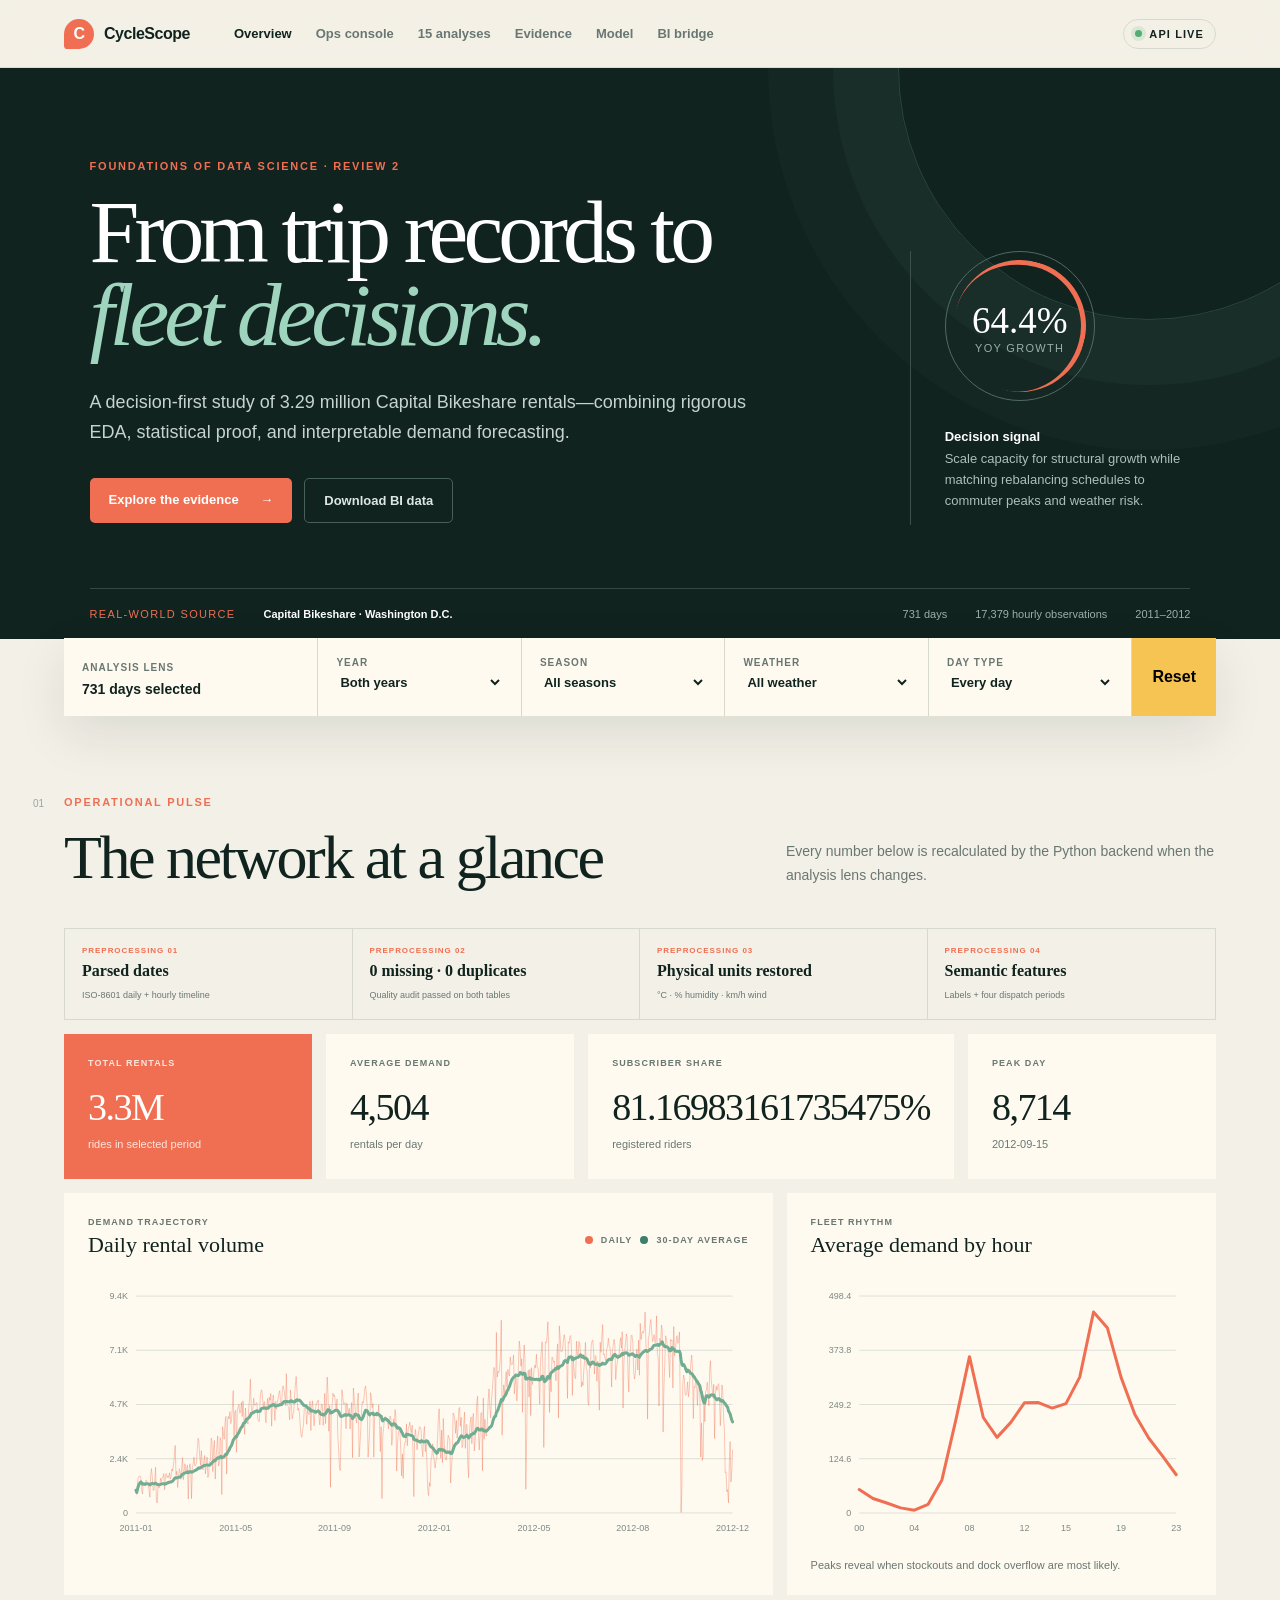
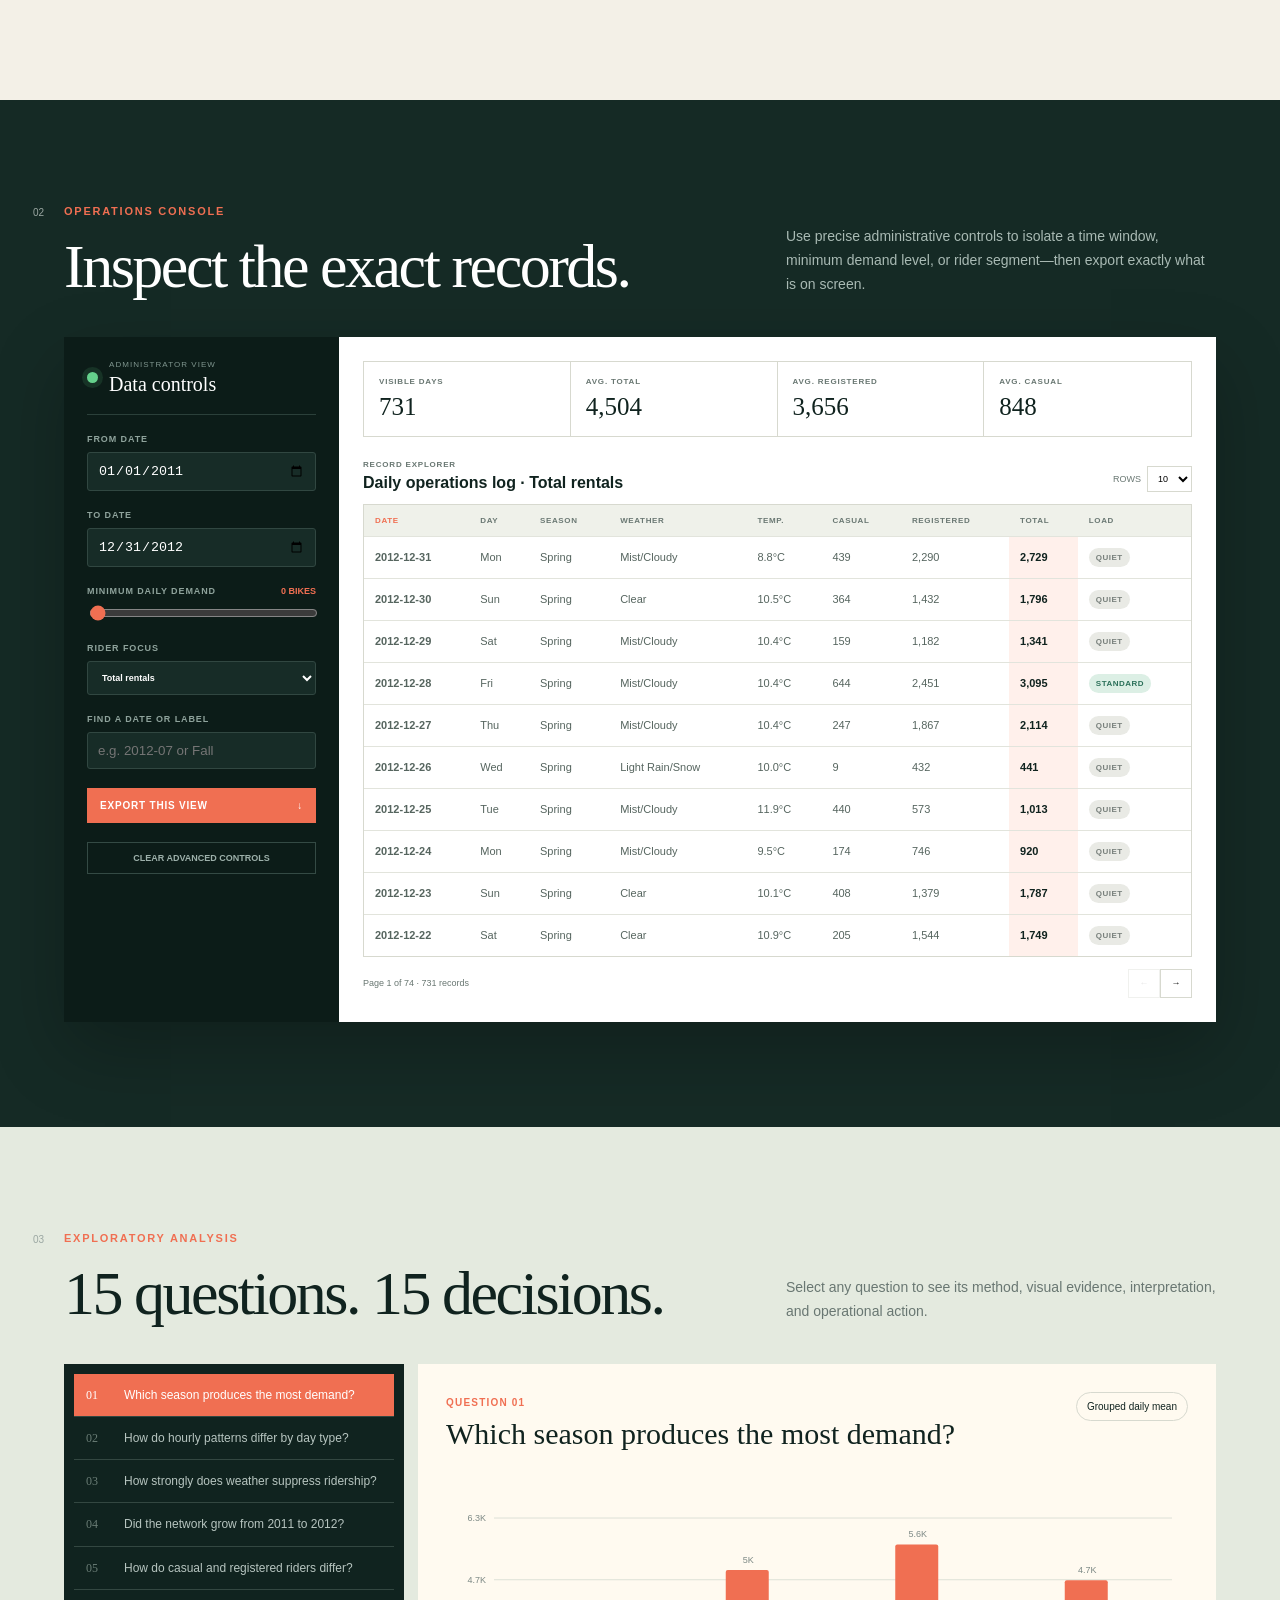
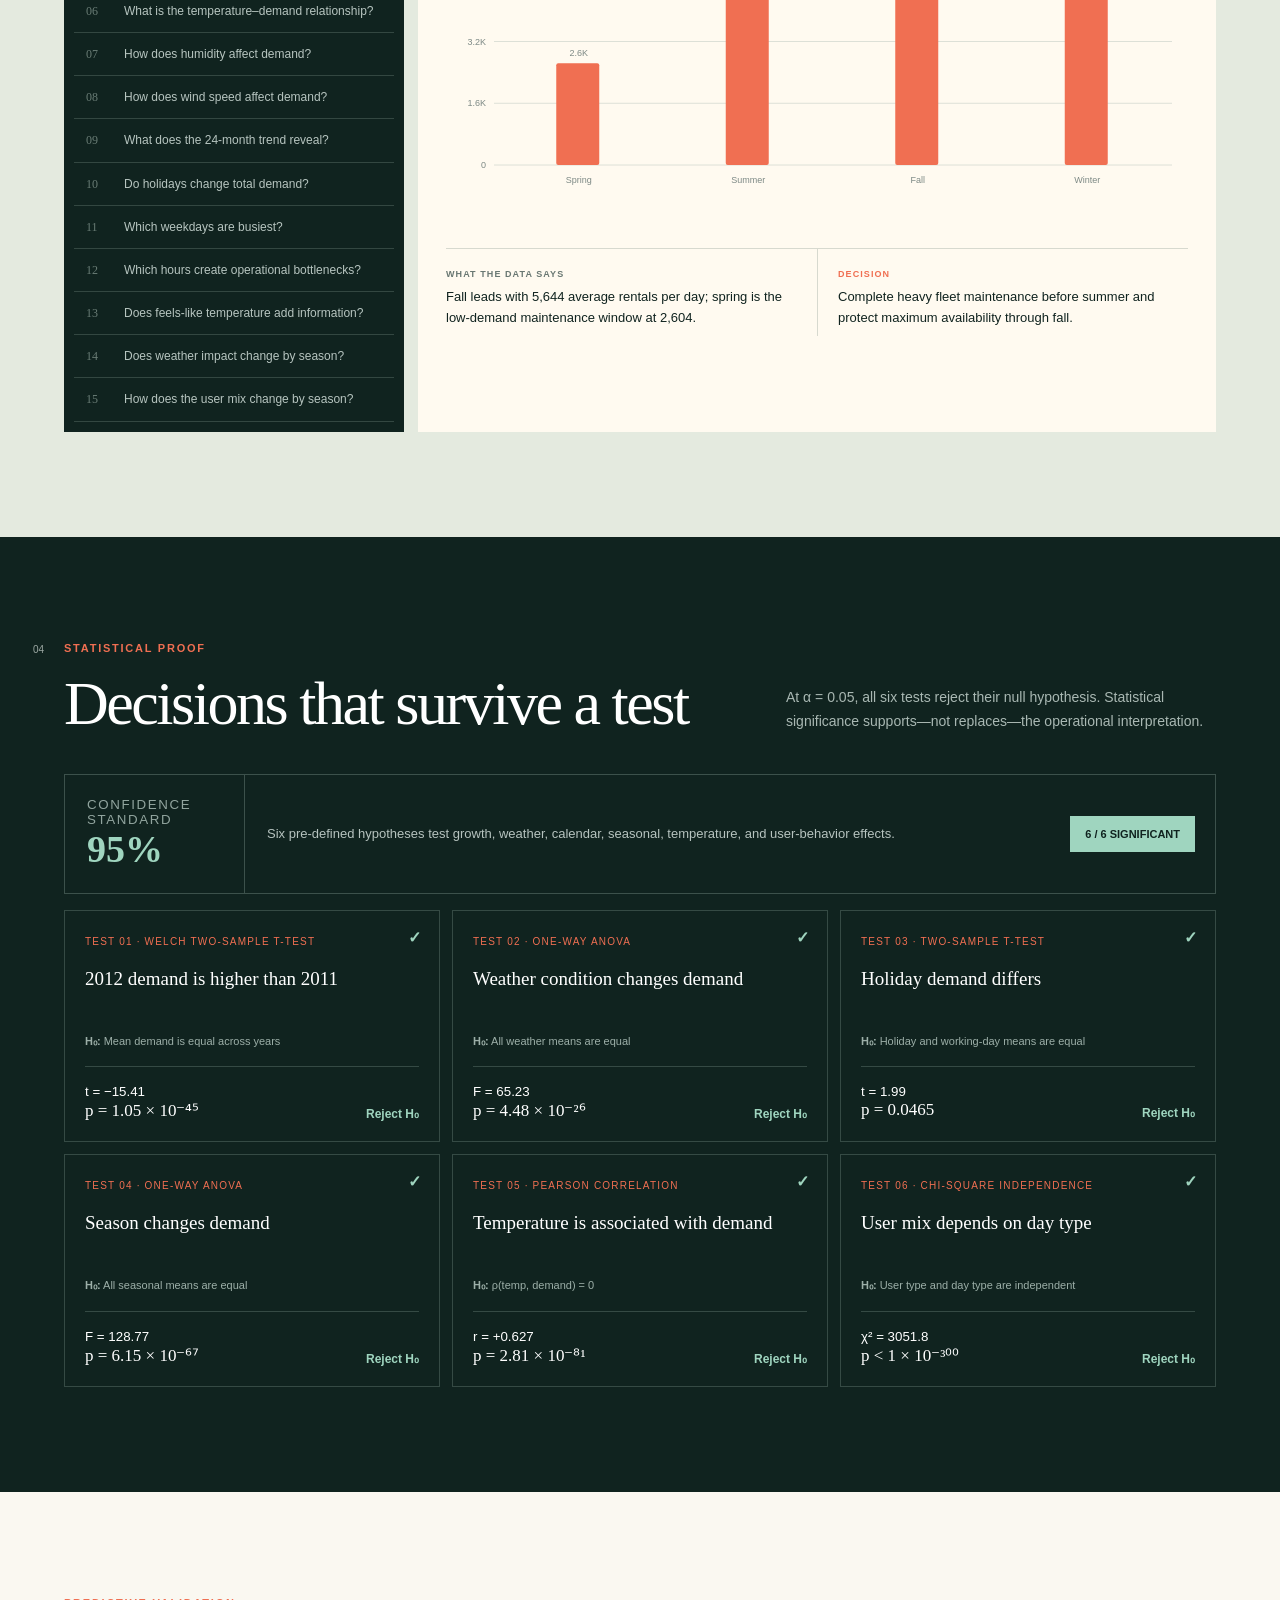
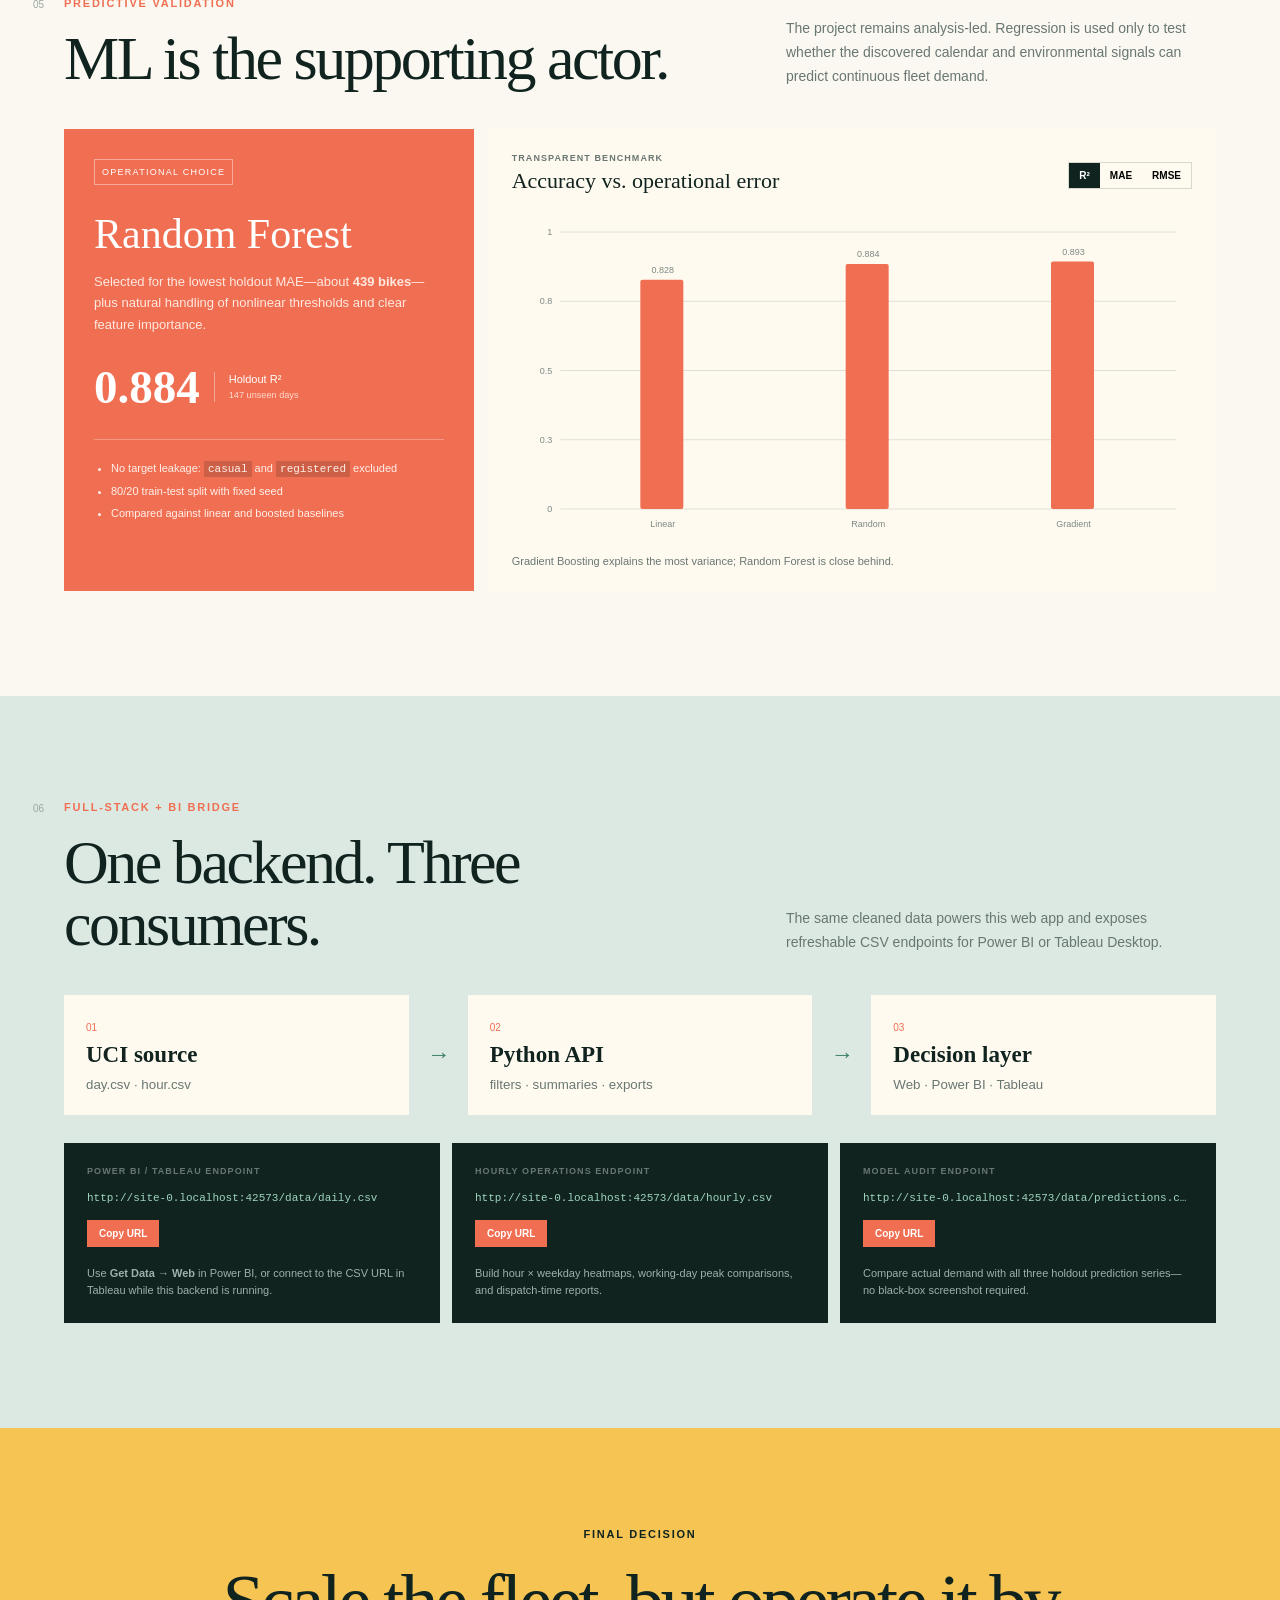
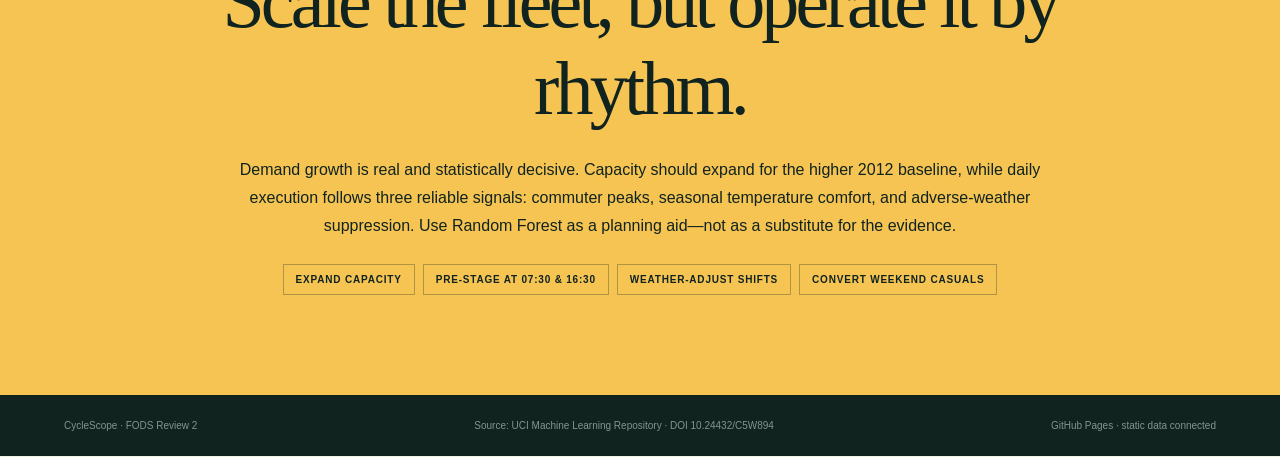
==== index.html @ 831d7f20 "Add interactive Review 2 analytics dashboard" ====
<!doctype html>
<html lang="en">
<head>
  <meta charset="utf-8">
  <meta name="deployment-mode" content="static">
  <meta name="viewport" content="width=device-width, initial-scale=1">
  <meta name="description" content="Interactive Capital Bikeshare demand case study with EDA, hypothesis tests, ML validation, and BI exports.">
  <title>CycleScope — Bike Demand Intelligence</title>
  <link rel="stylesheet" href="/styles.css">
</head>
<body>
  <header class="topbar">
    <a class="brand" href="#overview" aria-label="CycleScope home"><span class="brand-mark">C</span><span>CycleScope</span></a>
    <nav aria-label="Main navigation">
      <a class="active" href="#overview">Overview</a><a href="#admin">Ops console</a><a href="#analysis">15 analyses</a><a href="#evidence">Evidence</a><a href="#model">Model</a><a href="#bi">BI bridge</a>
    </nav>
    <span class="live-pill"><i></i> API live</span>
  </header>

  <main>
    <section class="hero" id="overview">
      <div class="eyebrow">Foundations of Data Science · Review 2</div>
      <div class="hero-grid">
        <div>
          <h1>From trip records to <em>fleet decisions.</em></h1>
          <p class="lede">A decision-first study of 3.29 million Capital Bikeshare rentals—combining rigorous EDA, statistical proof, and interpretable demand forecasting.</p>
          <div class="hero-actions"><a class="button primary" href="#analysis">Explore the evidence <span>→</span></a><a class="button ghost" id="download-bi" href="/api/bi/daily.csv">Download BI data</a></div>
        </div>
        <div class="hero-proof">
          <div class="proof-ring"><span>64.4%</span><small>YoY growth</small></div>
          <p><b>Decision signal</b><br>Scale capacity for structural growth while matching rebalancing schedules to commuter peaks and weather risk.</p>
        </div>
      </div>
      <div class="source-strip"><span>Real-world source</span><b>Capital Bikeshare · Washington D.C.</b><span>731 days</span><span>17,379 hourly observations</span><span>2011–2012</span></div>
    </section>

    <section class="filter-dock" aria-label="Dashboard filters">
      <div><span class="dock-label">Analysis lens</span><b id="filter-status">All 731 days</b></div>
      <label>Year<select id="year-filter"><option value="all">Both years</option><option>2011</option><option>2012</option></select></label>
      <label>Season<select id="season-filter"><option value="all">All seasons</option><option>Spring</option><option>Summer</option><option>Fall</option><option>Winter</option></select></label>
      <label>Weather<select id="weather-filter"><option value="all">All weather</option><option>Clear</option><option>Mist/Cloudy</option><option>Light Rain/Snow</option></select></label>
      <label>Day type<select id="day-filter"><option value="all">Every day</option><option value="working">Working days</option><option value="off">Weekend / holiday</option></select></label>
      <button class="reset" id="reset-filters">Reset</button>
    </section>

    <section class="section overview-section">
      <div class="section-heading"><div><span class="section-no">01</span><p class="eyebrow">Operational pulse</p><h2>The network at a glance</h2></div><p>Every number below is recalculated by the Python backend when the analysis lens changes.</p></div>
      <div class="quality-strip" aria-label="Preprocessing and data quality">
        <div><span>Preprocessing 01</span><b>Parsed dates</b><small>ISO-8601 daily + hourly timeline</small></div>
        <div><span>Preprocessing 02</span><b>0 missing · 0 duplicates</b><small>Quality audit passed on both tables</small></div>
        <div><span>Preprocessing 03</span><b>Physical units restored</b><small>°C · % humidity · km/h wind</small></div>
        <div><span>Preprocessing 04</span><b>Semantic features</b><small>Labels + four dispatch periods</small></div>
      </div>
      <div class="kpi-grid">
        <article class="kpi accent"><span>Total rentals</span><strong id="kpi-total">—</strong><small>rides in selected period</small></article>
        <article class="kpi"><span>Average demand</span><strong id="kpi-average">—</strong><small>rentals per day</small></article>
        <article class="kpi"><span>Subscriber share</span><strong id="kpi-share">—</strong><small>registered riders</small></article>
        <article class="kpi"><span>Peak day</span><strong id="kpi-peak">—</strong><small id="kpi-peak-date">highest observed volume</small></article>
      </div>
      <div class="chart-grid">
        <article class="panel wide"><div class="panel-head"><div><span>Demand trajectory</span><h3>Daily rental volume</h3></div><span class="legend"><i class="coral"></i> Daily <i class="mint"></i> 30-day average</span></div><div class="chart" id="trend-chart"></div></article>
        <article class="panel"><div class="panel-head"><div><span>Fleet rhythm</span><h3>Average demand by hour</h3></div></div><div class="chart" id="hour-chart"></div><p class="chart-note">Peaks reveal when stockouts and dock overflow are most likely.</p></article>
      </div>
    </section>

    <section class="section admin-section" id="admin">
      <div class="section-heading"><div><span class="section-no">02</span><p class="eyebrow">Operations console</p><h2>Inspect the exact records.</h2></div><p>Use precise administrative controls to isolate a time window, minimum demand level, or rider segment—then export exactly what is on screen.</p></div>
      <div class="admin-shell">
        <aside class="admin-controls">
          <div class="console-title"><span class="console-dot"></span><div><small>Administrator view</small><b>Data controls</b></div></div>
          <label>From date<input type="date" id="date-from" min="2011-01-01" max="2012-12-31" value="2011-01-01"></label>
          <label>To date<input type="date" id="date-to" min="2011-01-01" max="2012-12-31" value="2012-12-31"></label>
          <label>Minimum daily demand <output id="demand-output">0 bikes</output><input type="range" id="demand-min" min="0" max="8500" step="250" value="0"></label>
          <label>Rider focus<select id="rider-focus"><option value="cnt">Total rentals</option><option value="registered">Registered riders</option><option value="casual">Casual riders</option></select></label>
          <label>Find a date or label<input type="search" id="record-search" placeholder="e.g. 2012-07 or Fall"></label>
          <a class="admin-export" id="admin-export" href="/api/bi/daily.csv">Export this view <span>↓</span></a>
          <button class="clear-advanced" id="clear-advanced">Clear advanced controls</button>
        </aside>
        <div class="admin-data">
          <div class="admin-kpis">
            <div><span>Visible days</span><strong id="admin-days">—</strong></div>
            <div><span>Avg. total</span><strong id="admin-total">—</strong></div>
            <div><span>Avg. registered</span><strong id="admin-registered">—</strong></div>
            <div><span>Avg. casual</span><strong id="admin-casual">—</strong></div>
          </div>
          <div class="table-head"><div><span>Record explorer</span><b id="table-caption">Daily operations log</b></div><label>Rows<select id="page-size"><option>10</option><option>20</option><option>50</option></select></label></div>
          <div class="table-wrap"><table><thead><tr><th data-sort="dteday">Date</th><th data-sort="weekday_label">Day</th><th data-sort="season_label">Season</th><th data-sort="weather_label">Weather</th><th data-sort="temp_actual">Temp.</th><th data-sort="casual">Casual</th><th data-sort="registered">Registered</th><th data-sort="cnt">Total</th><th>Load</th></tr></thead><tbody id="records-body"></tbody></table></div>
          <div class="pagination"><span id="page-label">Page 1</span><div><button id="page-prev" aria-label="Previous page">←</button><button id="page-next" aria-label="Next page">→</button></div></div>
        </div>
      </div>
    </section>

    <section class="section analysis-section" id="analysis">
      <div class="section-heading"><div><span class="section-no">03</span><p class="eyebrow">Exploratory analysis</p><h2>15 questions. 15 decisions.</h2></div><p>Select any question to see its method, visual evidence, interpretation, and operational action.</p></div>
      <div class="analysis-workbench">
        <div class="question-list" id="question-list" role="tablist" aria-label="Analysis questions"></div>
        <article class="analysis-canvas">
          <div class="analysis-title"><div><span id="question-number">Question 01</span><h3 id="question-title">—</h3></div><span class="method-pill" id="question-method">Grouped mean</span></div>
          <div class="analysis-chart" id="analysis-chart"></div>
          <div class="interpretation-grid">
            <div><span>What the data says</span><p id="question-finding">—</p></div>
            <div class="decision"><span>Decision</span><p id="question-decision">—</p></div>
          </div>
        </article>
      </div>
    </section>

    <section class="section evidence-section" id="evidence">
      <div class="section-heading"><div><span class="section-no">04</span><p class="eyebrow">Statistical proof</p><h2>Decisions that survive a test</h2></div><p>At α = 0.05, all six tests reject their null hypothesis. Statistical significance supports—not replaces—the operational interpretation.</p></div>
      <div class="evidence-banner"><div><small>Confidence standard</small><strong>95%</strong></div><p>Six pre-defined hypotheses test growth, weather, calendar, seasonal, temperature, and user-behavior effects.</p><span>6 / 6 significant</span></div>
      <div class="test-grid" id="test-grid"></div>
    </section>

    <section class="section model-section" id="model">
      <div class="section-heading"><div><span class="section-no">05</span><p class="eyebrow">Predictive validation</p><h2>ML is the supporting actor.</h2></div><p>The project remains analysis-led. Regression is used only to test whether the discovered calendar and environmental signals can predict continuous fleet demand.</p></div>
      <div class="model-layout">
        <article class="model-choice"><span class="choice-tag">Operational choice</span><h3>Random Forest</h3><p>Selected for the lowest holdout MAE—about <b>439 bikes</b>—plus natural handling of nonlinear thresholds and clear feature importance.</p><div class="model-score"><strong>0.884</strong><span>Holdout R²<br><small>147 unseen days</small></span></div><ul><li>No target leakage: <code>casual</code> and <code>registered</code> excluded</li><li>80/20 train-test split with fixed seed</li><li>Compared against linear and boosted baselines</li></ul></article>
        <article class="panel model-panel"><div class="panel-head"><div><span>Transparent benchmark</span><h3>Accuracy vs. operational error</h3></div><div class="metric-switch"><button class="active" data-metric="r2">R²</button><button data-metric="mae">MAE</button><button data-metric="rmse">RMSE</button></div></div><div class="chart" id="model-chart"></div><p class="chart-note" id="model-note">Gradient Boosting has the highest R²; Random Forest wins on absolute bike-count error.</p></article>
      </div>
    </section>

    <section class="section bi-section" id="bi">
      <div class="section-heading"><div><span class="section-no">06</span><p class="eyebrow">Full-stack + BI bridge</p><h2>One backend. Three consumers.</h2></div><p>The same cleaned data powers this web app and exposes refreshable CSV endpoints for Power BI or Tableau Desktop.</p></div>
      <div class="pipeline" aria-label="Data pipeline"><div><span>01</span><b>UCI source</b><small>day.csv · hour.csv</small></div><i>→</i><div><span>02</span><b>Python API</b><small>filters · summaries · exports</small></div><i>→</i><div><span>03</span><b>Decision layer</b><small>Web · Power BI · Tableau</small></div></div>
      <div class="bi-grid">
        <article><span>Power BI / Tableau endpoint</span><code id="daily-url">http://127.0.0.1:8000/api/bi/daily.csv</code><button class="copy" data-copy="daily-url">Copy URL</button><p>Use <b>Get Data → Web</b> in Power BI, or connect to the CSV URL in Tableau while this backend is running.</p></article>
        <article><span>Hourly operations endpoint</span><code id="hourly-url">http://127.0.0.1:8000/api/bi/hourly.csv</code><button class="copy" data-copy="hourly-url">Copy URL</button><p>Build hour × weekday heatmaps, working-day peak comparisons, and dispatch-time reports.</p></article>
        <article><span>Model audit endpoint</span><code id="model-url">http://127.0.0.1:8000/api/bi/predictions.csv</code><button class="copy" data-copy="model-url">Copy URL</button><p>Compare actual demand with all three holdout prediction series—no black-box screenshot required.</p></article>
      </div>
    </section>

    <section class="conclusion">
      <p class="eyebrow">Final decision</p><h2>Scale the fleet, but operate it by rhythm.</h2><p>Demand growth is real and statistically decisive. Capacity should expand for the higher 2012 baseline, while daily execution follows three reliable signals: commuter peaks, seasonal temperature comfort, and adverse-weather suppression. Use Random Forest as a planning aid—not as a substitute for the evidence.</p><div><span>Expand capacity</span><span>Pre-stage at 07:30 & 16:30</span><span>Weather-adjust shifts</span><span>Convert weekend casuals</span></div>
    </section>
  </main>
  <footer><span>CycleScope · FODS Review 2</span><span>Source: UCI Machine Learning Repository · DOI 10.24432/C5W894</span><span id="footer-status">Backend connected</span></footer>
  <div class="toast" id="toast" role="status">Copied to clipboard</div>
  <script src="/app.js" defer></script>
</body>
</html>
---- styles.css ----
:root{--ink:#10231f;--paper:#f3f0e7;--cream:#fffaf0;--mint:#9fd5bf;--mint-dark:#397f69;--coral:#f06f52;--yellow:#f6c453;--muted:#697772;--line:#d7d9cf;--white:#fff;--shadow:0 18px 50px rgba(16,35,31,.10)}
*{box-sizing:border-box}html{scroll-behavior:smooth}body{margin:0;background:var(--paper);color:var(--ink);font-family:Inter,"Segoe UI",Arial,sans-serif}button,select{font:inherit}a{color:inherit;text-decoration:none}.topbar{height:68px;padding:0 clamp(20px,5vw,80px);display:flex;align-items:center;gap:44px;background:rgba(243,240,231,.92);backdrop-filter:blur(14px);position:sticky;top:0;z-index:30;border-bottom:1px solid rgba(16,35,31,.1)}.brand{display:flex;align-items:center;gap:10px;font-weight:800;letter-spacing:-.03em}.brand-mark{width:30px;height:30px;border-radius:50% 50% 50% 12%;background:var(--coral);color:#fff;display:grid;place-items:center}.topbar nav{display:flex;gap:24px;flex:1}.topbar nav a{font-size:13px;color:var(--muted);font-weight:650}.topbar nav a:hover,.topbar nav a.active{color:var(--ink)}.live-pill{display:flex;align-items:center;gap:7px;padding:8px 11px;border:1px solid var(--line);border-radius:999px;font-size:11px;text-transform:uppercase;letter-spacing:.1em;font-weight:800}.live-pill i{width:7px;height:7px;border-radius:50%;background:#53ad72;box-shadow:0 0 0 4px rgba(83,173,114,.15)}
.hero{background:var(--ink);color:#fff;padding:92px clamp(24px,7vw,110px) 0;overflow:hidden;position:relative}.hero:after{content:"";position:absolute;width:500px;height:500px;border:1px solid rgba(159,213,191,.18);border-radius:50%;right:-120px;top:-250px;box-shadow:0 0 0 65px rgba(159,213,191,.035),0 0 0 130px rgba(159,213,191,.025)}.eyebrow{text-transform:uppercase;letter-spacing:.16em;font-size:11px;font-weight:850;color:var(--coral);margin:0 0 18px}.hero-grid{display:grid;grid-template-columns:minmax(0,1.45fr) minmax(280px,.55fr);gap:80px;align-items:end;position:relative;z-index:1}.hero h1{font-family:Georgia,serif;font-weight:400;font-size:clamp(49px,7vw,92px);line-height:.93;letter-spacing:-.055em;max-width:850px;margin:0}.hero h1 em{color:var(--mint);font-weight:400}.lede{font-size:18px;line-height:1.7;color:#c7d3ce;max-width:680px;margin:30px 0}.hero-actions{display:flex;gap:12px;margin-bottom:65px}.button{padding:14px 19px;border-radius:5px;font-size:13px;font-weight:800}.button.primary{background:var(--coral);color:#fff}.button.primary span{margin-left:18px}.button.ghost{border:1px solid #47605a;color:#dce7e3}.hero-proof{border-left:1px solid #3c514c;padding-left:34px;margin-bottom:63px}.proof-ring{width:150px;height:150px;border-radius:50%;border:1px solid #526a63;display:grid;place-content:center;text-align:center;margin-bottom:25px;position:relative}.proof-ring:after{content:"";inset:8px;position:absolute;border-radius:50%;border-top:5px solid var(--coral);border-right:5px solid var(--coral);transform:rotate(15deg)}.proof-ring span{font-family:Georgia,serif;font-size:37px}.proof-ring small{color:#9bb0a9;font-size:11px;text-transform:uppercase;letter-spacing:.12em}.hero-proof p{font-size:13px;color:#aebeb8;line-height:1.65}.hero-proof b{color:#fff}.source-strip{display:flex;gap:28px;align-items:center;padding:19px 0;border-top:1px solid #344943;font-size:11px;position:relative;z-index:2;color:#9eafa9}.source-strip span:first-child{text-transform:uppercase;letter-spacing:.12em;color:var(--coral)}.source-strip b{color:#fff;margin-right:auto}
.filter-dock{margin:-1px clamp(20px,5vw,80px) 0;display:grid;grid-template-columns:1.25fr repeat(4,1fr) auto;background:var(--cream);box-shadow:var(--shadow);position:relative;z-index:5}.filter-dock>div,.filter-dock label{padding:19px 18px;border-right:1px solid var(--line)}.dock-label,.filter-dock label{font-size:10px;text-transform:uppercase;letter-spacing:.1em;color:var(--muted);font-weight:800}.filter-dock b{display:block;margin-top:6px;font-size:14px}.filter-dock select{display:block;width:100%;border:0;background:transparent;color:var(--ink);font-size:13px;font-weight:700;margin-top:6px;outline:0}.reset{border:0;background:var(--yellow);padding:0 20px;font-weight:800;cursor:pointer}
.section{padding:105px clamp(20px,5vw,80px)}.section-heading{display:flex;align-items:flex-end;justify-content:space-between;gap:30px;margin-bottom:40px}.section-heading>div{position:relative}.section-heading h2{font-family:Georgia,serif;font-weight:400;font-size:clamp(38px,5vw,62px);letter-spacing:-.04em;line-height:1;margin:0}.section-heading>p{max-width:430px;color:var(--muted);font-size:14px;line-height:1.7;margin:0}.section-no{position:absolute;left:-31px;top:2px;font-size:10px;color:#9ba7a2}.overview-section{padding-top:80px}.kpi-grid{display:grid;grid-template-columns:repeat(4,1fr);gap:14px;margin-bottom:14px}.kpi{background:var(--cream);padding:23px;border:1px solid transparent;min-height:145px}.kpi.accent{background:var(--coral);color:#fff}.kpi span,.panel-head span,.interpretation-grid span,.bi-grid article>span{display:block;text-transform:uppercase;letter-spacing:.12em;font-size:9px;font-weight:850;color:var(--muted)}.kpi.accent span,.kpi.accent small{color:#ffe5dd}.kpi strong{display:block;font-family:Georgia,serif;font-size:38px;font-weight:400;letter-spacing:-.04em;margin:17px 0 5px}.kpi small{font-size:11px;color:var(--muted)}.chart-grid{display:grid;grid-template-columns:1.65fr 1fr;gap:14px}.panel{background:var(--cream);padding:24px;min-width:0}.panel-head{display:flex;align-items:center;justify-content:space-between;gap:20px}.panel h3{font-family:Georgia,serif;font-size:22px;font-weight:400;margin:5px 0}.legend{display:flex!important;gap:8px;align-items:center!important;color:var(--muted)}.legend i{width:8px;height:8px;border-radius:50%;display:inline-block}.legend i.coral{background:var(--coral)}.legend i.mint{background:var(--mint-dark)}.chart{height:270px;margin-top:18px}.chart svg,.analysis-chart svg{width:100%;height:100%;overflow:visible}.chart-note{font-size:11px;color:var(--muted);margin:8px 0 0}.axis-text{font-size:9px;fill:#7d8985}.grid-line{stroke:#dde0d7;stroke-width:1}.tip-target{cursor:crosshair}.empty{height:100%;display:grid;place-items:center;color:var(--muted);font-size:13px}
.analysis-section{background:#e4eadf}.analysis-workbench{display:grid;grid-template-columns:340px 1fr;gap:14px}.question-list{background:var(--ink);padding:10px;max-height:690px;overflow:auto}.question-button{width:100%;display:grid;grid-template-columns:30px 1fr;gap:8px;text-align:left;padding:13px 12px;background:transparent;color:#b7c5c0;border:0;border-bottom:1px solid #334741;cursor:pointer;font-size:12px;line-height:1.35}.question-button span{font-family:Georgia,serif;color:#697c75}.question-button.active{background:var(--coral);color:#fff}.question-button.active span{color:#fff}.analysis-canvas{background:var(--cream);padding:28px;min-width:0}.analysis-title{display:flex;justify-content:space-between;gap:20px;align-items:start}.analysis-title>div>span{color:var(--coral);font-size:10px;font-weight:850;text-transform:uppercase;letter-spacing:.12em}.analysis-title h3{font-family:Georgia,serif;font-size:30px;font-weight:400;margin:7px 0;max-width:600px}.method-pill{font-size:10px;border:1px solid var(--line);padding:8px 10px;border-radius:999px;white-space:nowrap}.analysis-chart{height:350px;margin:20px 0}.interpretation-grid{display:grid;grid-template-columns:1fr 1fr;border-top:1px solid var(--line)}.interpretation-grid>div{padding:20px 20px 0 0}.interpretation-grid .decision{border-left:1px solid var(--line);padding-left:20px}.interpretation-grid p{font-size:13px;line-height:1.6;margin:8px 0}.interpretation-grid .decision span{color:var(--coral)}
.evidence-section{background:var(--ink);color:#fff}.evidence-section .section-heading>p{color:#a9b8b3}.evidence-banner{border:1px solid #3c514b;display:grid;grid-template-columns:180px 1fr auto;align-items:center;margin-bottom:16px}.evidence-banner>div{padding:22px;border-right:1px solid #3c514b}.evidence-banner small{display:block;color:#91a49e;text-transform:uppercase;letter-spacing:.12em}.evidence-banner strong{font-family:Georgia,serif;font-size:38px;color:var(--mint)}.evidence-banner p{padding:0 22px;color:#b6c3bf;font-size:13px}.evidence-banner>span{background:var(--mint);color:var(--ink);padding:12px 15px;margin-right:20px;font-size:11px;font-weight:900;text-transform:uppercase}.test-grid{display:grid;grid-template-columns:repeat(3,1fr);gap:12px}.test-card{border:1px solid #354a44;padding:20px;position:relative}.test-card .test-no{color:var(--coral);font-size:10px;text-transform:uppercase;letter-spacing:.12em}.test-card h3{font-family:Georgia,serif;font-weight:400;font-size:19px;min-height:46px}.test-card p{font-size:11px;color:#9cafa8;line-height:1.5}.test-result{display:flex;justify-content:space-between;align-items:end;border-top:1px solid #354a44;padding-top:15px;margin-top:17px}.test-result b{color:var(--mint);font-size:12px}.test-result span{font-family:Georgia,serif;font-size:17px}.test-card:after{content:"✓";position:absolute;right:18px;top:17px;color:var(--mint);font-weight:900}
.model-section{background:#faf8f1}.model-layout{display:grid;grid-template-columns:.72fr 1.28fr;gap:14px}.model-choice{background:var(--coral);color:#fff;padding:30px}.choice-tag{display:inline-block;text-transform:uppercase;font-size:9px;letter-spacing:.14em;border:1px solid rgba(255,255,255,.4);padding:7px}.model-choice h3{font-family:Georgia,serif;font-size:42px;font-weight:400;margin:25px 0 10px}.model-choice p{font-size:13px;line-height:1.65;color:#ffe8e0}.model-score{display:flex;gap:14px;align-items:center;margin:25px 0}.model-score strong{font-family:Georgia,serif;font-size:47px}.model-score span{font-size:11px;line-height:1.4;border-left:1px solid rgba(255,255,255,.4);padding-left:14px}.model-score small{color:#ffd9ce}.model-choice ul{padding:17px 0 0 17px;border-top:1px solid rgba(255,255,255,.28);font-size:11px;line-height:2;color:#fff0eb}.model-choice code{background:rgba(0,0,0,.15);padding:2px 4px}.metric-switch{display:flex;border:1px solid var(--line)}.metric-switch button{border:0;background:transparent;padding:7px 10px;font-size:10px;font-weight:800;cursor:pointer}.metric-switch button.active{background:var(--ink);color:#fff}.model-panel .chart{height:330px}
.bi-section{background:#dce8e2}.pipeline{display:grid;grid-template-columns:1fr auto 1fr auto 1fr;gap:18px;align-items:center;margin:10px 0 28px}.pipeline>div{background:var(--cream);padding:22px}.pipeline span{color:var(--coral);font-size:10px}.pipeline b{display:block;font-family:Georgia,serif;font-size:23px;margin:7px 0}.pipeline small{color:var(--muted)}.pipeline i{font-size:23px;color:var(--mint-dark)}.bi-grid{display:grid;grid-template-columns:repeat(3,1fr);gap:12px}.bi-grid article{background:var(--ink);color:#fff;padding:23px;min-width:0}.bi-grid code{display:block;color:var(--mint);font-size:11px;white-space:nowrap;overflow:hidden;text-overflow:ellipsis;padding:16px 0}.bi-grid .copy{background:var(--coral);border:0;color:#fff;padding:8px 12px;font-size:10px;font-weight:850;cursor:pointer}.bi-grid p{color:#9fb0aa;font-size:11px;line-height:1.6;margin:18px 0 0}.conclusion{padding:100px max(24px,12vw);text-align:center;background:var(--yellow)}.conclusion .eyebrow{color:var(--ink)}.conclusion h2{font-family:Georgia,serif;font-size:clamp(45px,6vw,76px);font-weight:400;letter-spacing:-.05em;margin:0}.conclusion>p:not(.eyebrow){max-width:850px;margin:24px auto;font-size:16px;line-height:1.75}.conclusion div{display:flex;justify-content:center;gap:8px;flex-wrap:wrap}.conclusion div span{border:1px solid rgba(16,35,31,.3);padding:9px 12px;font-size:10px;text-transform:uppercase;font-weight:850;letter-spacing:.08em}footer{background:var(--ink);color:#82968f;padding:25px clamp(20px,5vw,80px);display:flex;justify-content:space-between;font-size:10px}.toast{position:fixed;right:24px;bottom:24px;background:var(--ink);color:#fff;padding:13px 18px;font-size:12px;opacity:0;transform:translateY(10px);transition:.2s;z-index:50}.toast.show{opacity:1;transform:none}
@media(max-width:950px){.topbar nav{display:none}.live-pill{margin-left:auto}.hero-grid,.analysis-workbench,.model-layout{grid-template-columns:1fr}.hero-proof{display:flex;gap:25px;align-items:center}.proof-ring{flex:none}.filter-dock{grid-template-columns:repeat(2,1fr)}.filter-dock>div{grid-column:1/-1}.kpi-grid{grid-template-columns:repeat(2,1fr)}.chart-grid{grid-template-columns:1fr}.question-list{display:flex;overflow:auto;max-height:none}.question-button{min-width:230px}.test-grid,.bi-grid{grid-template-columns:repeat(2,1fr)}}
@media(max-width:620px){.hero{padding-top:65px}.hero-grid{gap:20px}.hero h1{font-size:50px}.hero-proof{display:none}.source-strip{flex-wrap:wrap}.source-strip b{width:100%}.filter-dock{margin:0;grid-template-columns:1fr 1fr}.filter-dock label{padding:14px}.section{padding:75px 18px}.section-heading{display:block}.section-heading>p{margin-top:18px}.section-no{display:none}.kpi-grid,.test-grid,.bi-grid{grid-template-columns:1fr}.chart{height:230px}.analysis-canvas{padding:20px}.analysis-title{display:block}.analysis-chart{height:280px}.interpretation-grid{grid-template-columns:1fr}.interpretation-grid .decision{border-left:0;padding-left:0}.evidence-banner{grid-template-columns:1fr}.evidence-banner>span{margin:15px}.pipeline{grid-template-columns:1fr}.pipeline i{transform:rotate(90deg);text-align:center}footer{flex-direction:column;gap:8px}}
.quality-strip{display:grid;grid-template-columns:repeat(4,1fr);border:1px solid var(--line);margin-bottom:14px}.quality-strip>div{padding:17px;border-right:1px solid var(--line)}.quality-strip>div:last-child{border-right:0}.quality-strip span{display:block;font-size:8px;text-transform:uppercase;letter-spacing:.12em;color:var(--coral);font-weight:900}.quality-strip b{display:block;font-family:Georgia,serif;font-size:16px;margin:7px 0 4px}.quality-strip small{font-size:9px;color:var(--muted)}
@media(max-width:950px){.quality-strip{grid-template-columns:repeat(2,1fr)}}
@media(max-width:620px){.quality-strip{grid-template-columns:1fr}.quality-strip>div{border-right:0;border-bottom:1px solid var(--line)}}
.admin-section{background:#152a25;color:#fff}.admin-section .section-heading>p{color:#a9bab4}.admin-shell{display:grid;grid-template-columns:275px minmax(0,1fr);background:#fff;color:var(--ink);box-shadow:0 28px 70px rgba(0,0,0,.24)}.admin-controls{background:#0c1c18;color:#fff;padding:23px;display:flex;flex-direction:column;gap:19px}.console-title{display:flex;align-items:center;gap:11px;border-bottom:1px solid #2b403a;padding-bottom:18px}.console-dot{width:11px;height:11px;border-radius:50%;background:#65d18c;box-shadow:0 0 0 5px rgba(101,209,140,.12)}.console-title small{display:block;color:#7f958e;text-transform:uppercase;letter-spacing:.13em;font-size:8px}.console-title b{display:block;margin-top:4px;font-family:Georgia,serif;font-size:20px;font-weight:400}.admin-controls label{font-size:9px;text-transform:uppercase;letter-spacing:.1em;color:#8fa39c;font-weight:800}.admin-controls input,.admin-controls select{display:block;width:100%;margin-top:8px;background:#172c27;color:#fff;border:1px solid #314741;border-radius:3px;padding:10px;outline:0}.admin-controls input:focus,.admin-controls select:focus{border-color:var(--mint)}.admin-controls input[type=range]{padding:0;accent-color:var(--coral)}.admin-controls output{float:right;color:var(--coral);letter-spacing:0}.admin-export{background:var(--coral);padding:12px 13px;font-size:10px;font-weight:900;text-transform:uppercase;letter-spacing:.08em;display:flex;justify-content:space-between}.clear-advanced{background:transparent;border:1px solid #344a44;color:#9db0aa;padding:10px;font-size:9px;text-transform:uppercase;font-weight:800;cursor:pointer}.admin-data{padding:24px;min-width:0}.admin-kpis{display:grid;grid-template-columns:repeat(4,1fr);border:1px solid var(--line)}.admin-kpis>div{padding:15px;border-right:1px solid var(--line)}.admin-kpis>div:last-child{border-right:0}.admin-kpis span,.table-head span{display:block;text-transform:uppercase;letter-spacing:.1em;font-size:8px;color:var(--muted);font-weight:900}.admin-kpis strong{display:block;font-family:Georgia,serif;font-size:25px;font-weight:400;margin-top:7px}.table-head{display:flex;justify-content:space-between;align-items:end;padding:23px 0 12px}.table-head b{display:block;margin-top:5px}.table-head label{font-size:9px;text-transform:uppercase;color:var(--muted)}.table-head select{margin-left:6px;border:1px solid var(--line);background:#fff;padding:6px}.table-wrap{overflow:auto;border:1px solid var(--line)}table{width:100%;border-collapse:collapse;white-space:nowrap;font-size:11px}th{text-align:left;background:#eff1ea;color:#6a7873;text-transform:uppercase;font-size:8px;letter-spacing:.08em;padding:11px;cursor:pointer}th.sorted{color:var(--coral)}td{padding:11px;border-top:1px solid #e2e4dc;color:#56655f}tbody tr:hover{background:#fff9ed}td.focus-col{background:#fff0eb;color:var(--ink)}.load{display:inline-block;padding:5px 7px;border-radius:99px;font-size:8px;text-transform:uppercase;font-weight:900;letter-spacing:.06em}.load.surge{background:#ffe0d8;color:#b9452d}.load.normal{background:#dcefe5;color:#2c715a}.load.quiet{background:#e9eae5;color:#78807c}.no-records{text-align:center;padding:35px}.pagination{display:flex;align-items:center;justify-content:space-between;padding-top:12px;font-size:9px;color:var(--muted)}.pagination button{border:1px solid var(--line);background:#fff;width:32px;height:29px;cursor:pointer}.pagination button:disabled{opacity:.35;cursor:not-allowed}
@media(max-width:950px){.admin-shell{grid-template-columns:1fr}.admin-controls{display:grid;grid-template-columns:repeat(2,1fr)}.console-title,.admin-export,.clear-advanced{grid-column:1/-1}}
@media(max-width:620px){.admin-controls{grid-template-columns:1fr}.admin-kpis{grid-template-columns:repeat(2,1fr)}.admin-kpis>div:nth-child(2){border-right:0}.admin-data{padding:15px}}
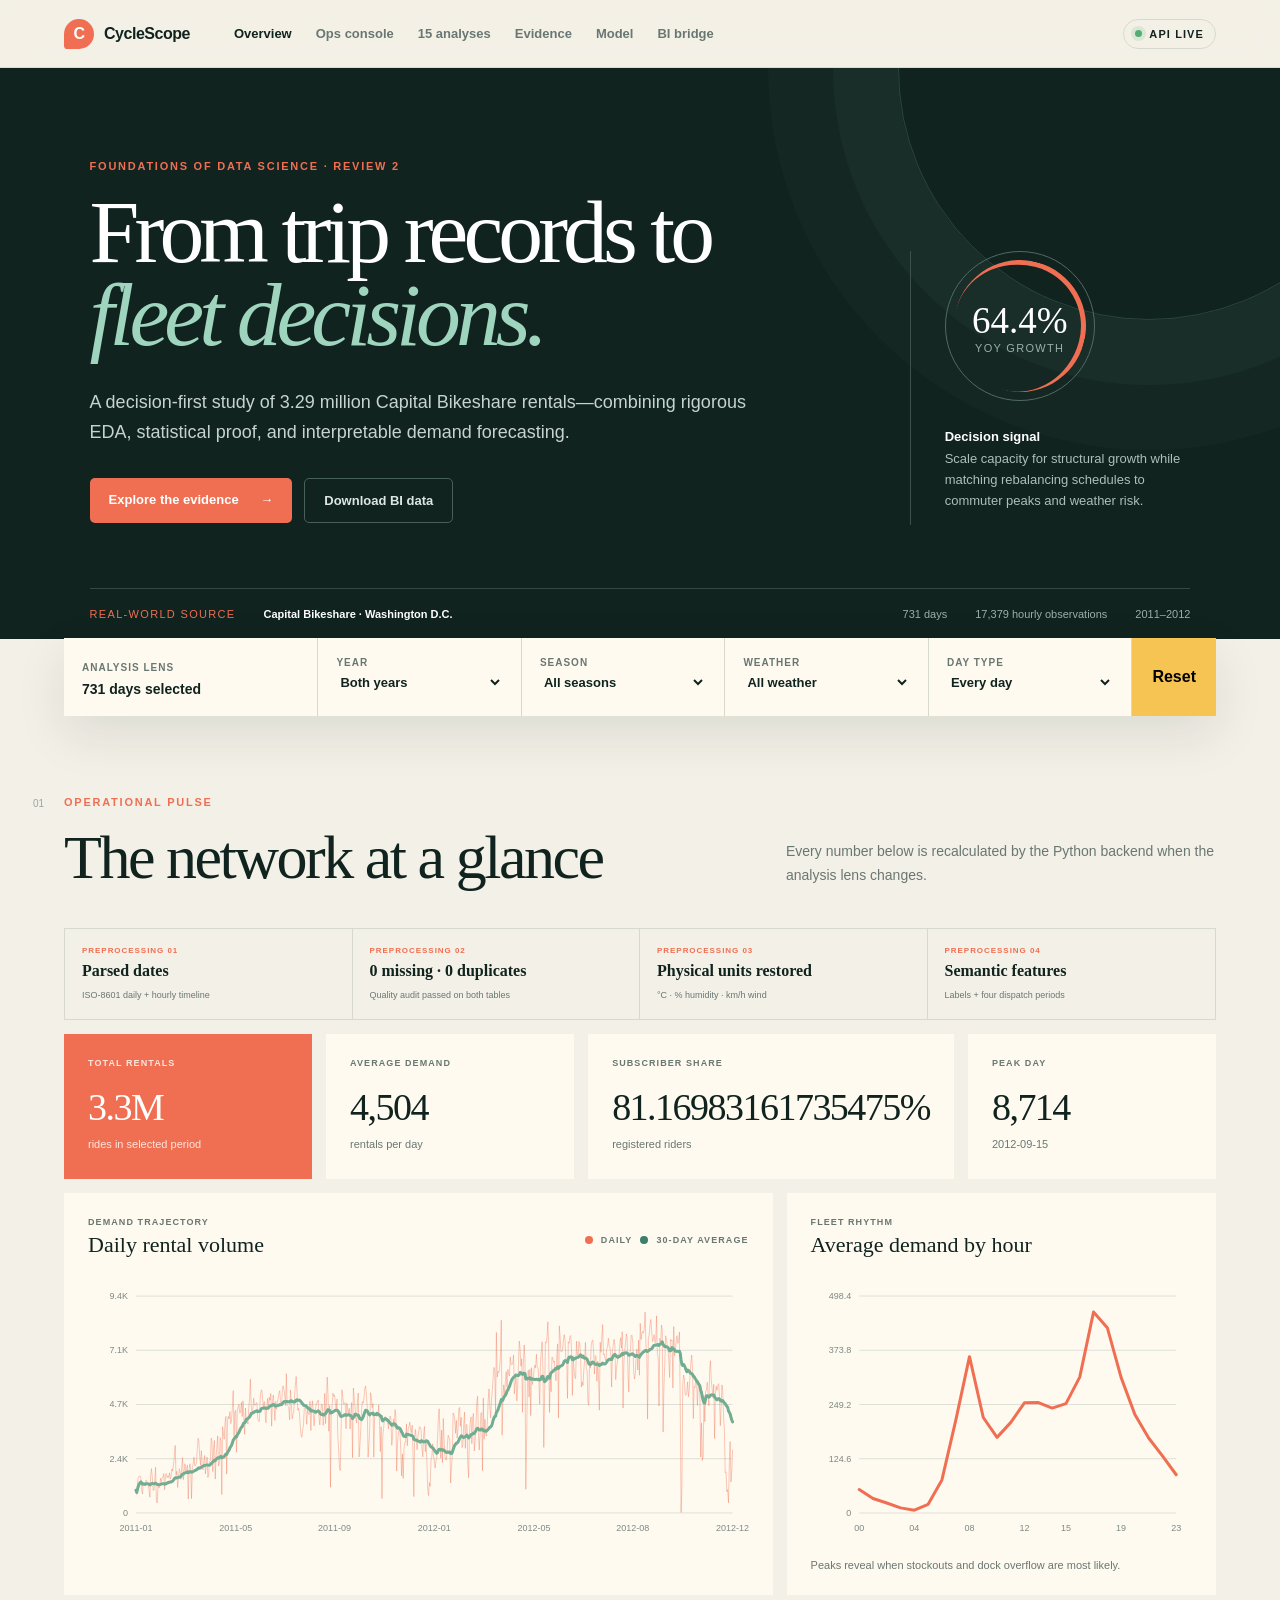
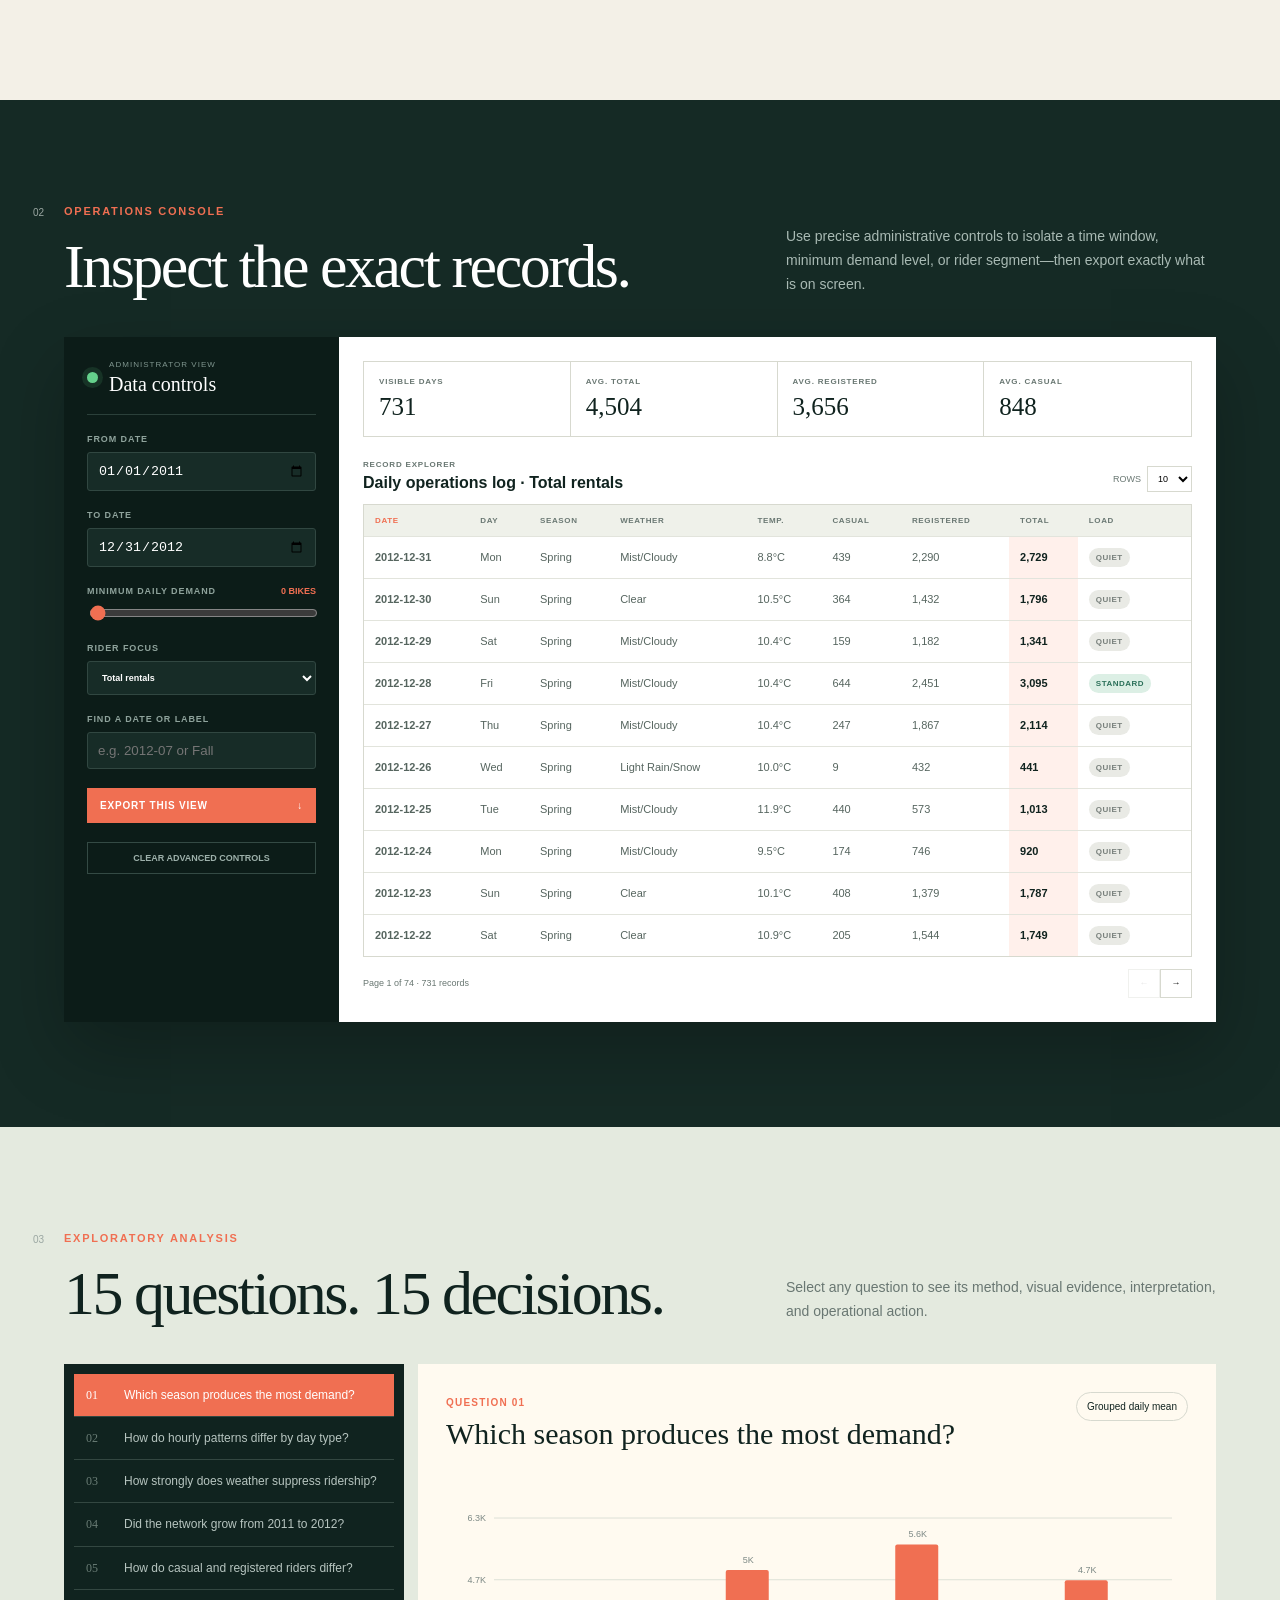
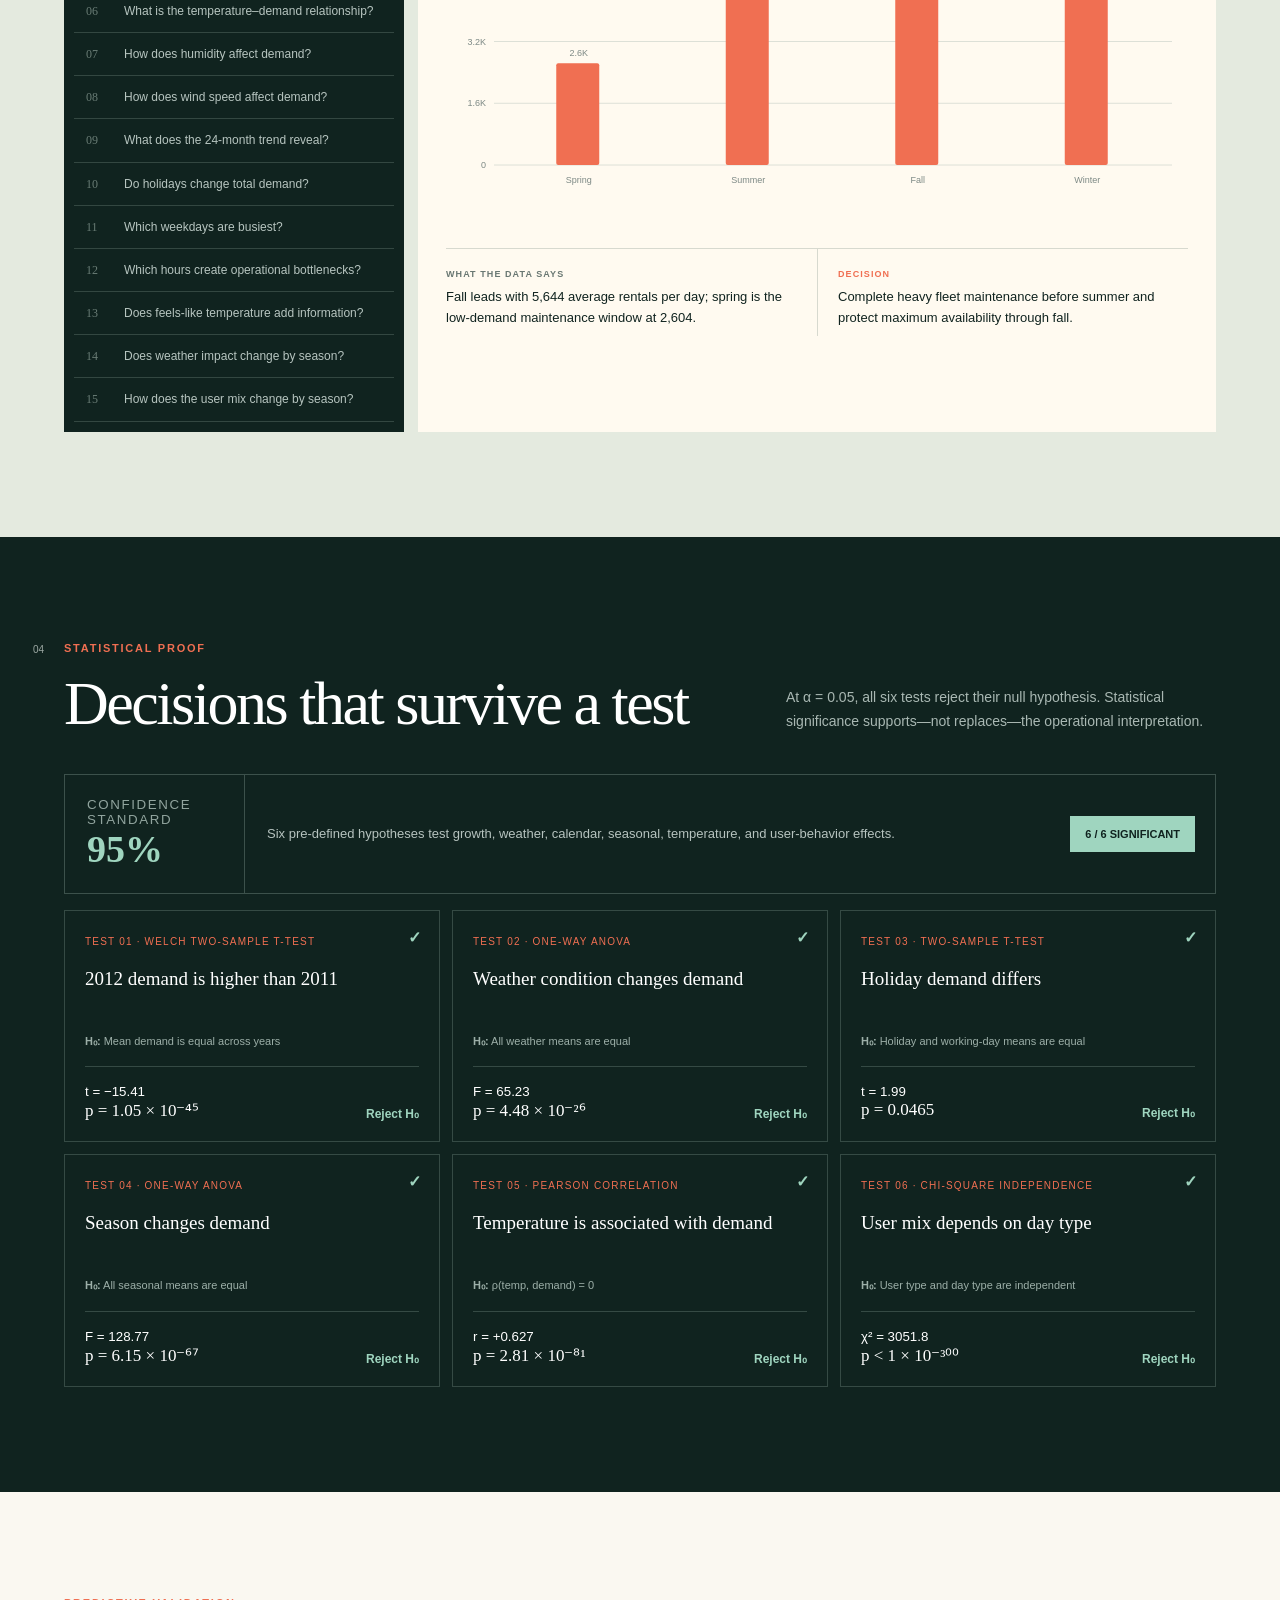
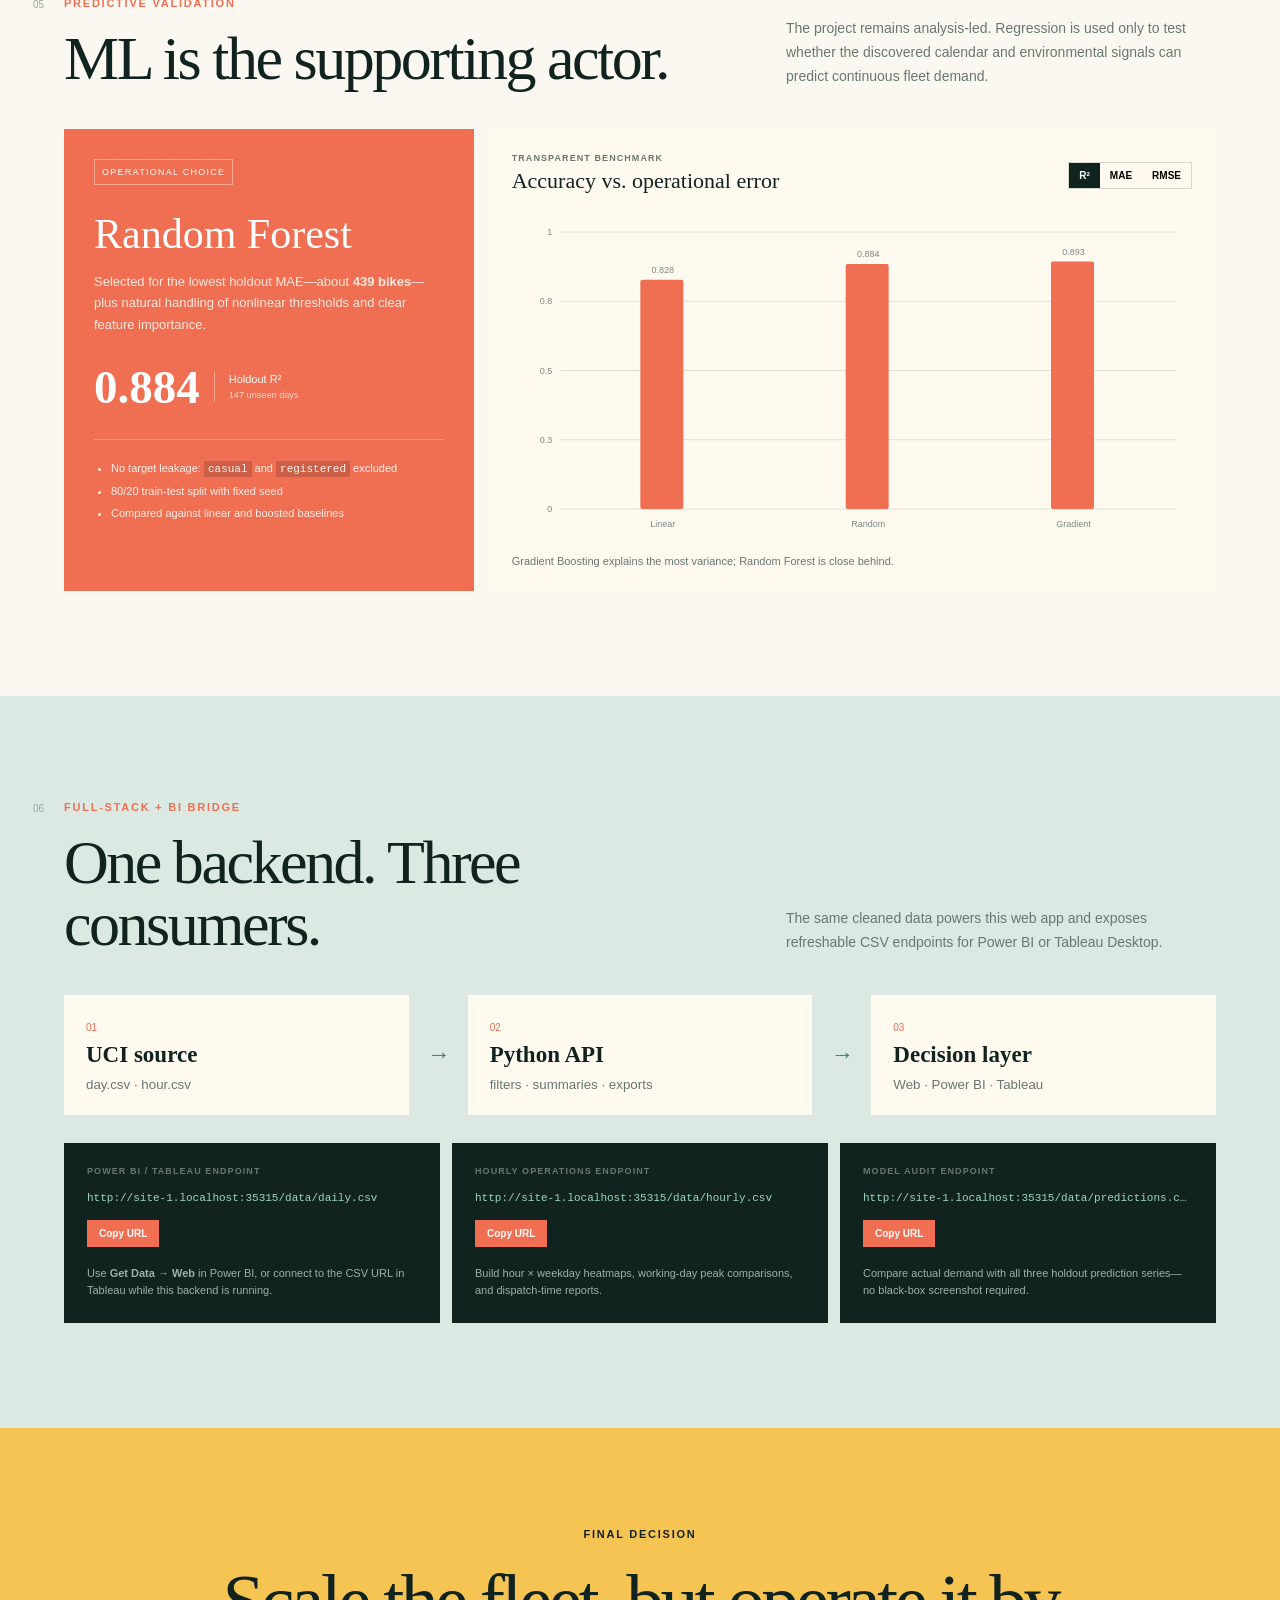
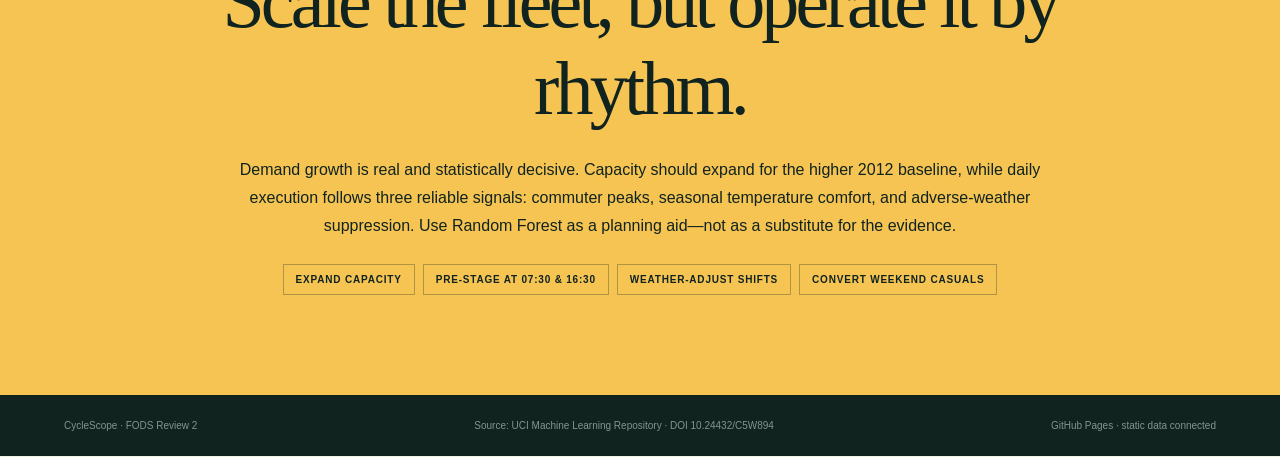
==== commit d4b55c87: "Fix GitHub Pages asset paths" ====
--- a/index.html
+++ b/index.html
@@ -6,7 +6,7 @@
   <meta name="viewport" content="width=device-width, initial-scale=1">
   <meta name="description" content="Interactive Capital Bikeshare demand case study with EDA, hypothesis tests, ML validation, and BI exports.">
   <title>CycleScope — Bike Demand Intelligence</title>
-  <link rel="stylesheet" href="/styles.css">
+  <link rel="stylesheet" href="./styles.css">
 </head>
 <body>
   <header class="topbar">
@@ -135,6 +135,6 @@
   </main>
   <footer><span>CycleScope · FODS Review 2</span><span>Source: UCI Machine Learning Repository · DOI 10.24432/C5W894</span><span id="footer-status">Backend connected</span></footer>
   <div class="toast" id="toast" role="status">Copied to clipboard</div>
-  <script src="/app.js" defer></script>
+  <script src="./app.js" defer></script>
 </body>
 </html>
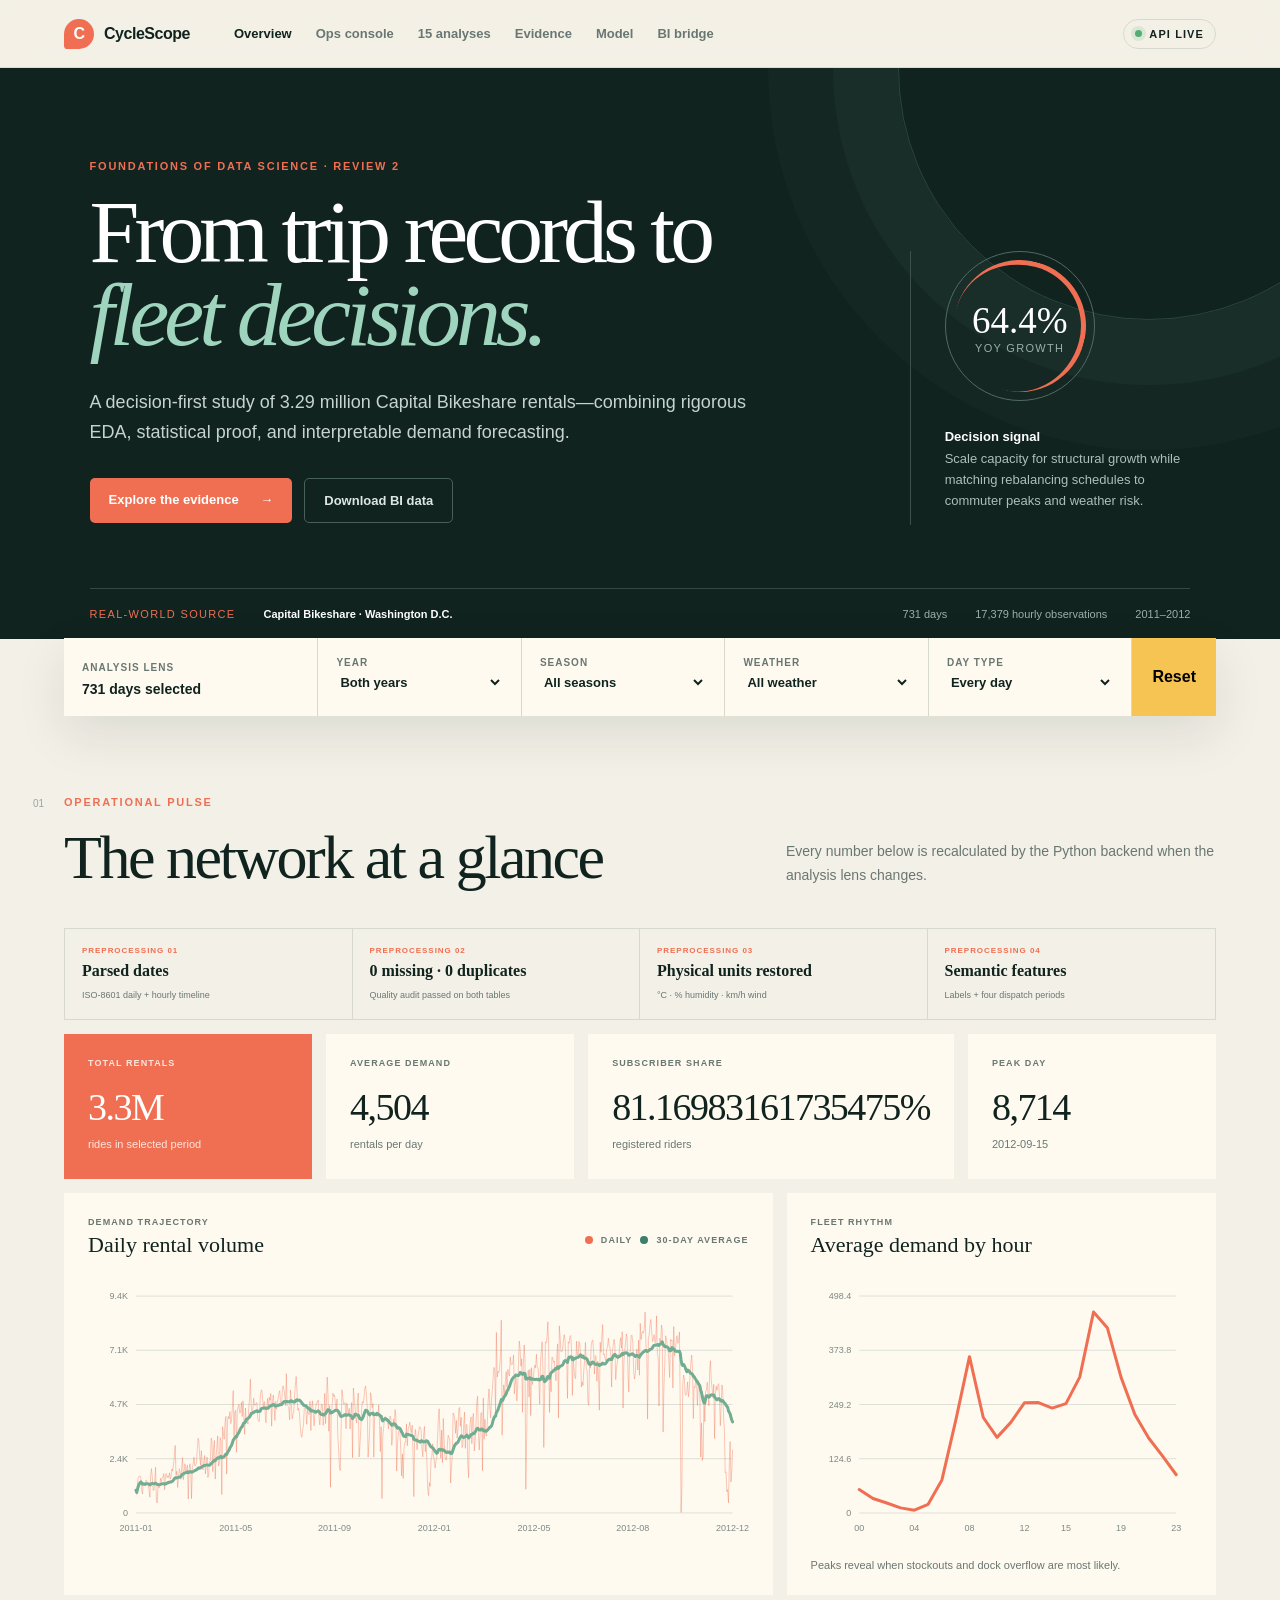
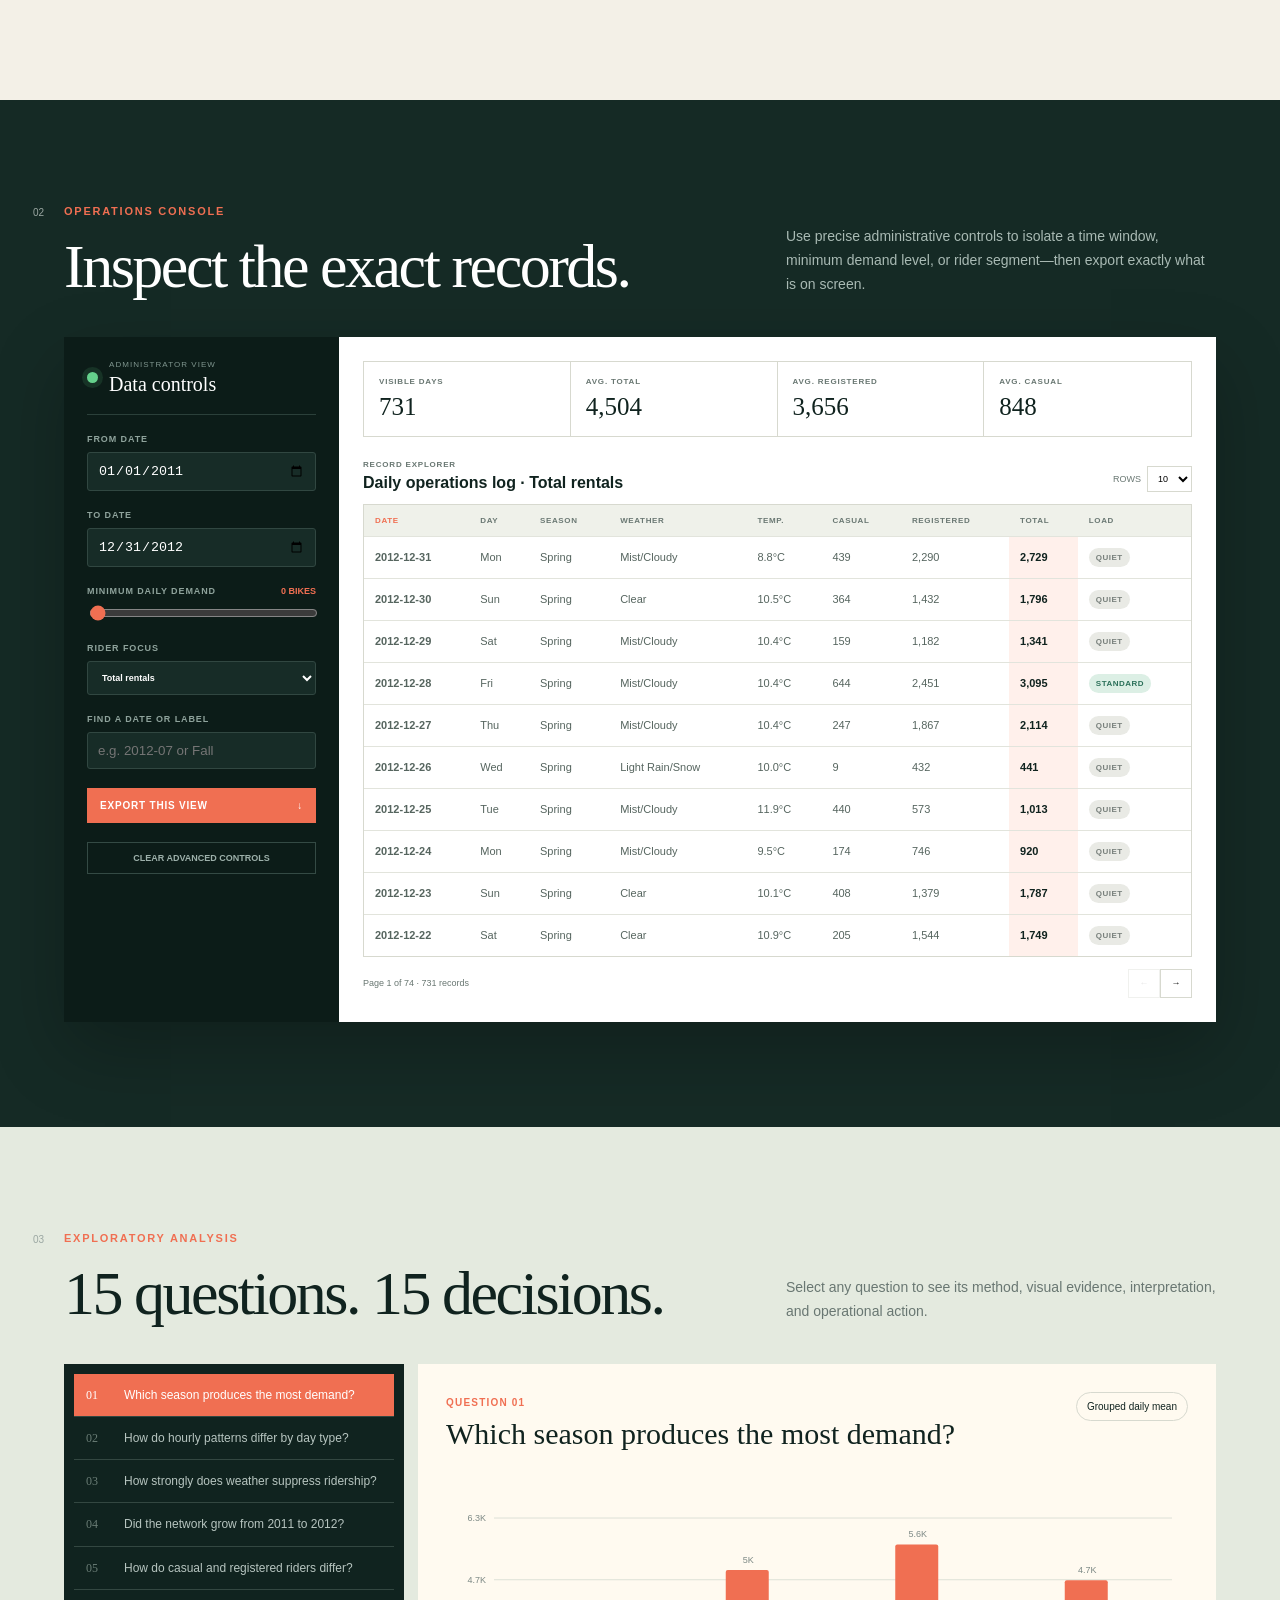
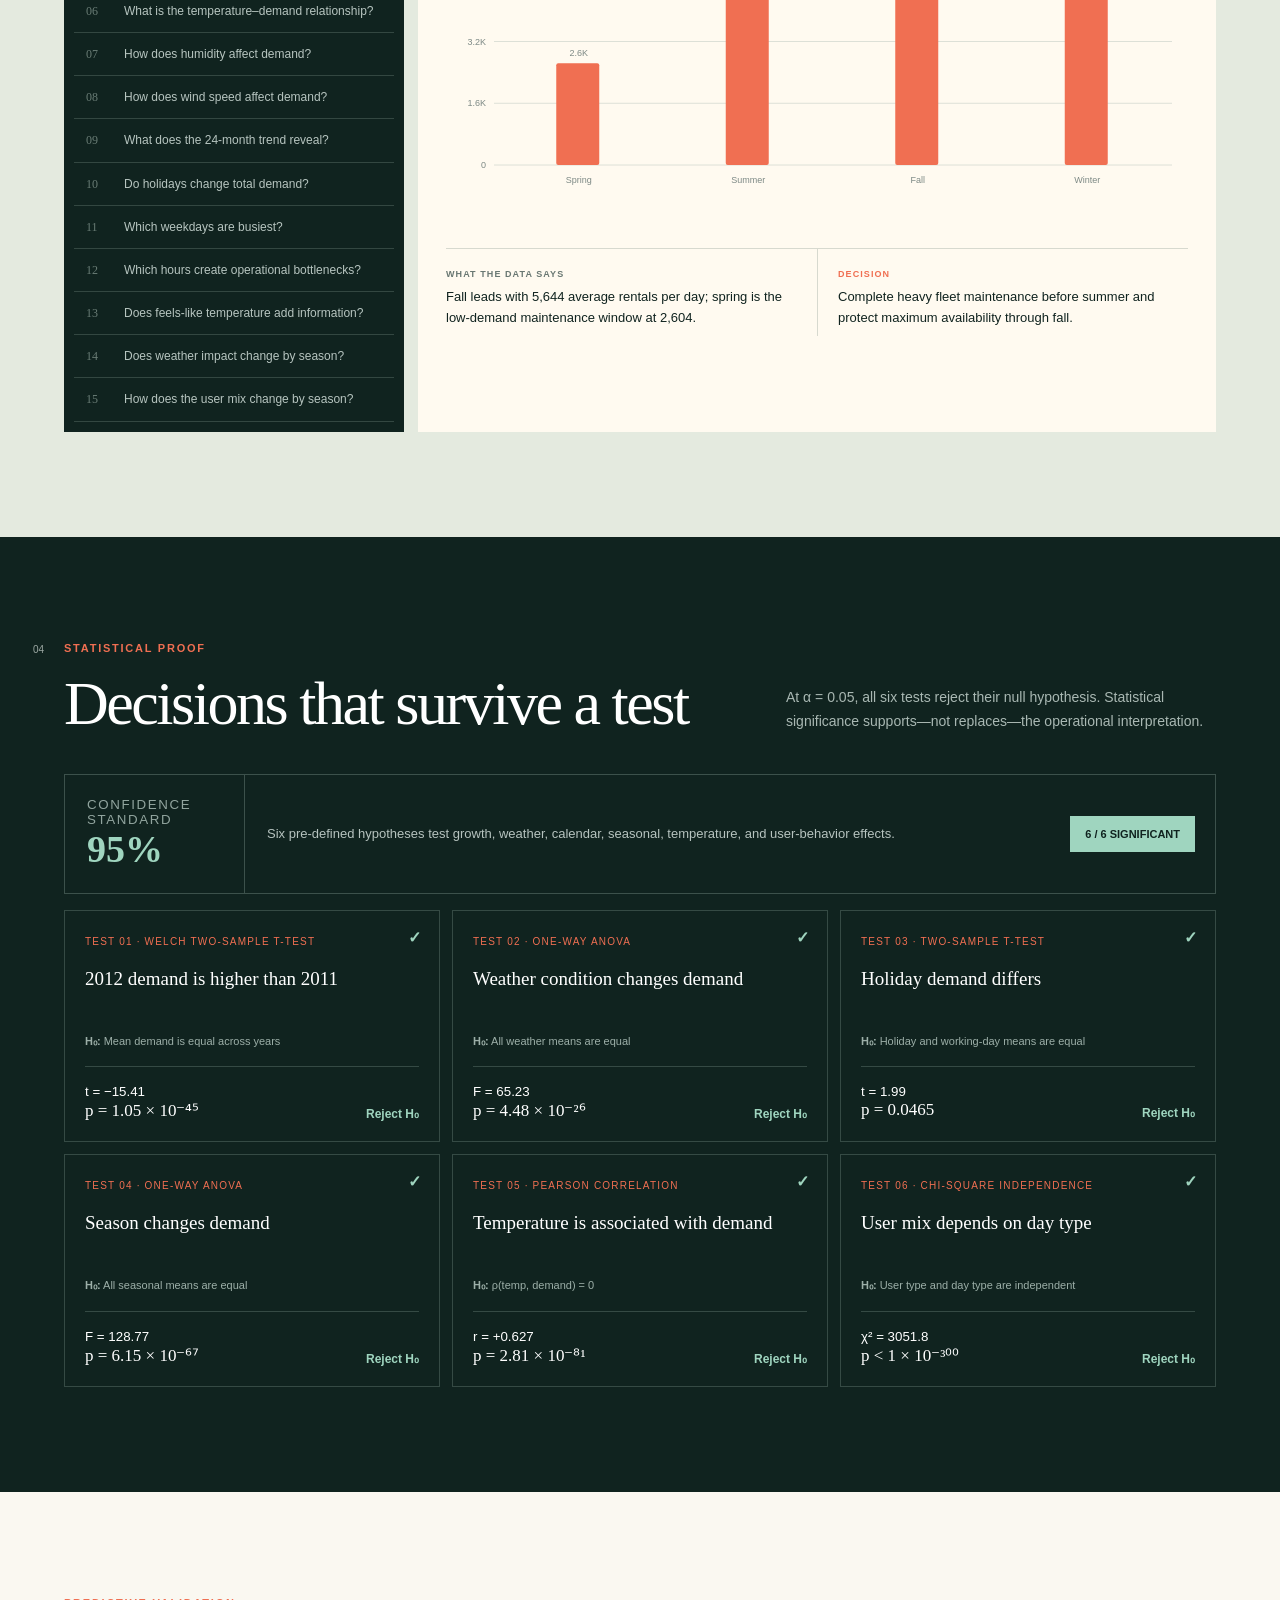
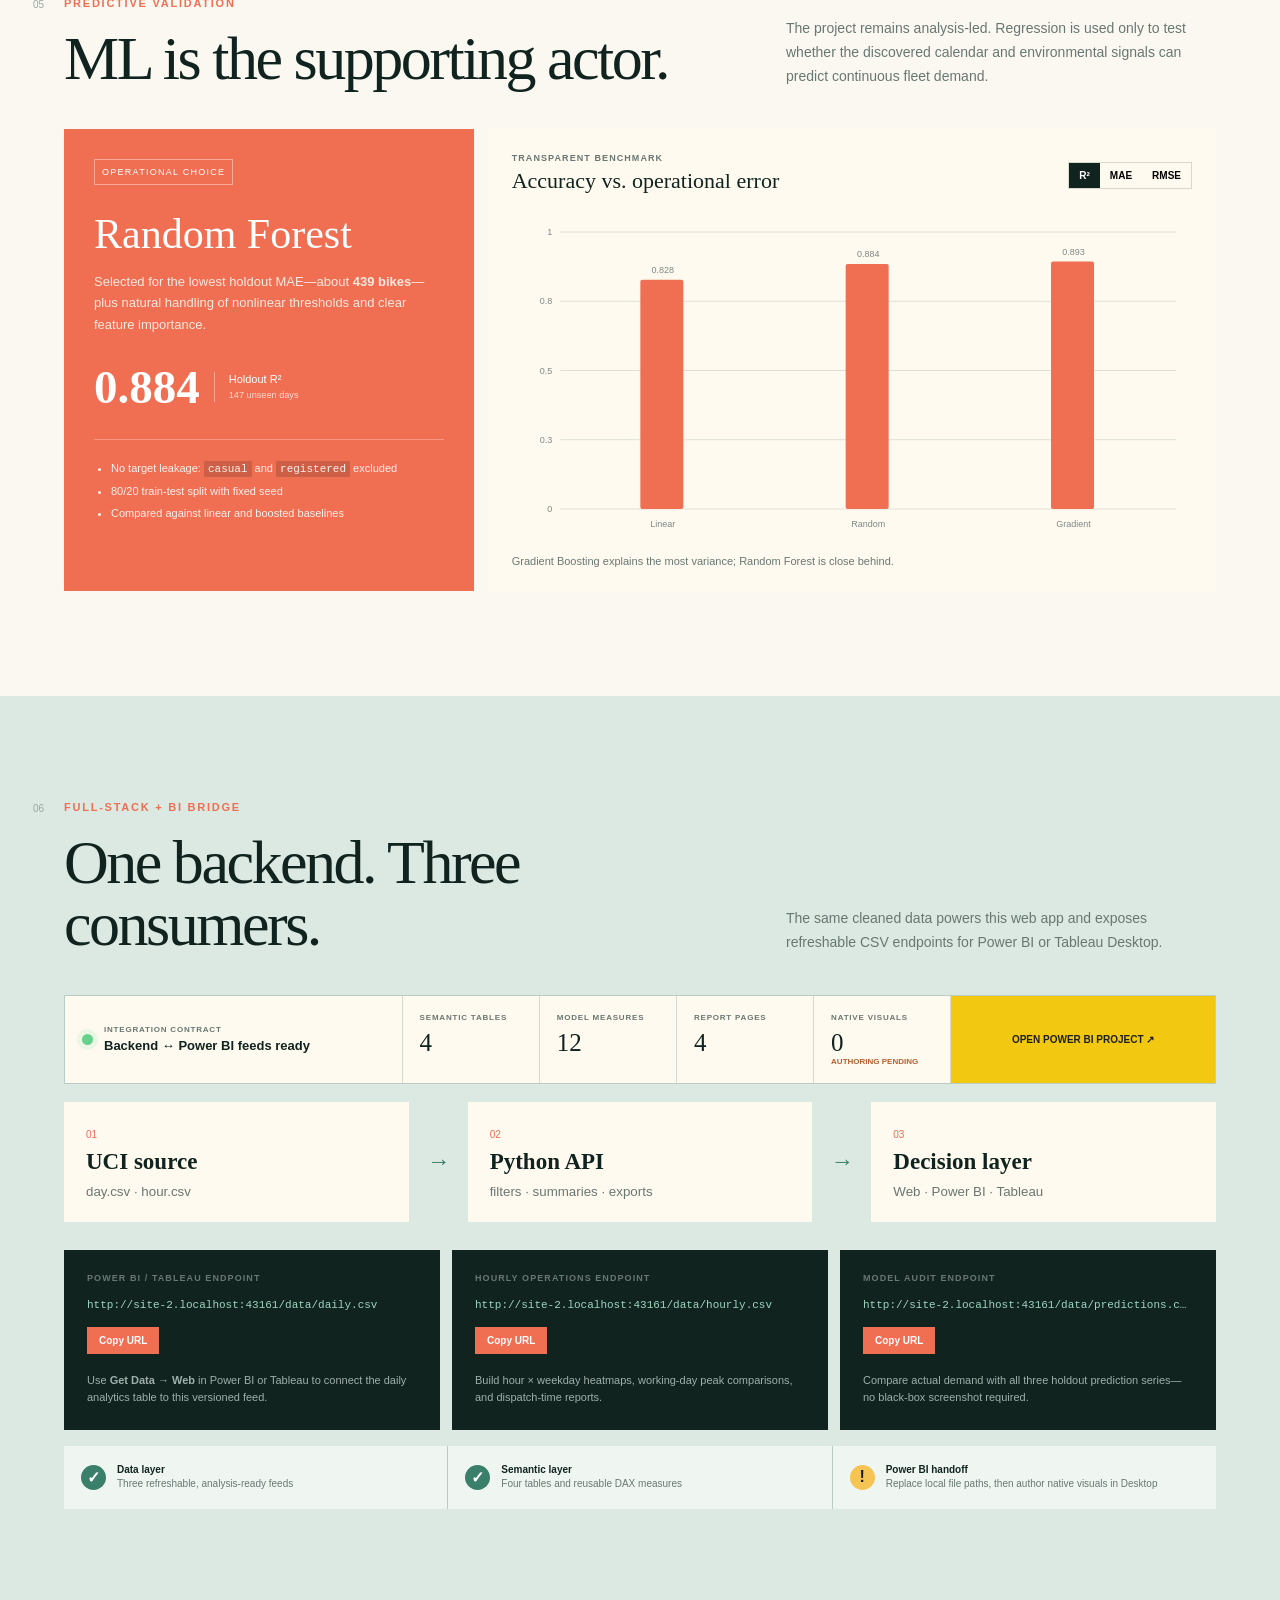
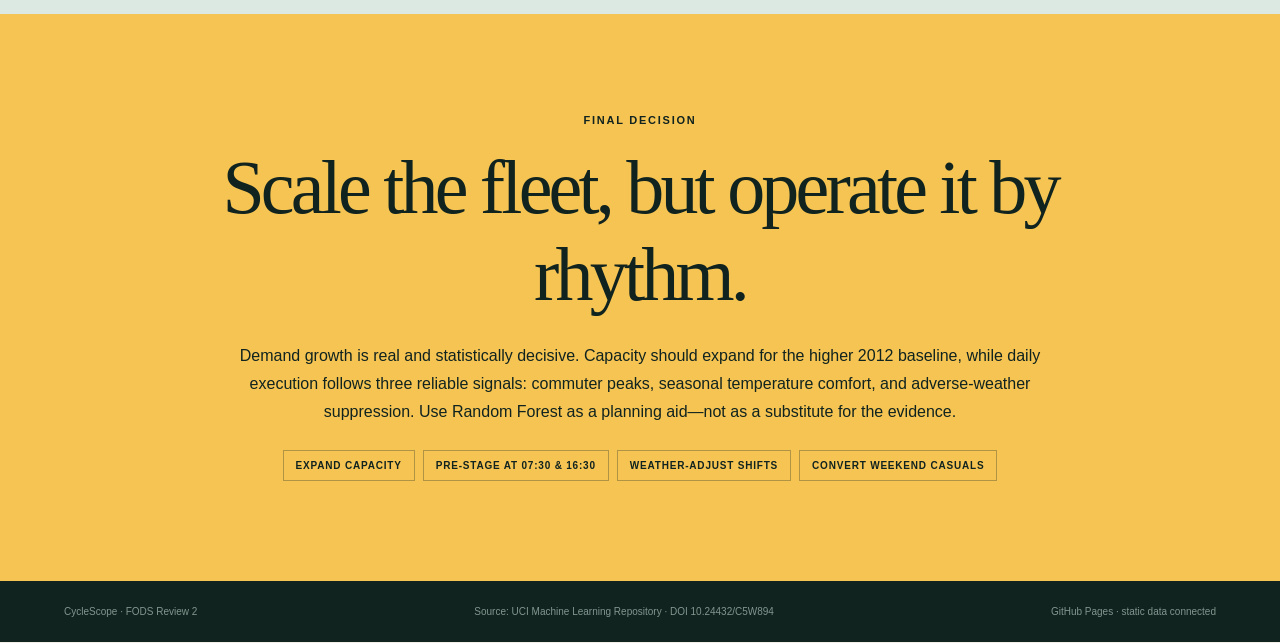
==== commit 461aaa3f: "Expose Power BI integration contract in dashboard" ====
--- a/index.html
+++ b/index.html
@@ -121,12 +121,21 @@
 
     <section class="section bi-section" id="bi">
       <div class="section-heading"><div><span class="section-no">06</span><p class="eyebrow">Full-stack + BI bridge</p><h2>One backend. Three consumers.</h2></div><p>The same cleaned data powers this web app and exposes refreshable CSV endpoints for Power BI or Tableau Desktop.</p></div>
+      <div class="powerbi-contract">
+        <div class="contract-status"><span class="console-dot"></span><div><small>Integration contract</small><b>Backend ↔ Power BI feeds ready</b></div></div>
+        <div><small>Semantic tables</small><strong id="pbi-tables">4</strong></div>
+        <div><small>Model measures</small><strong id="pbi-measures">12</strong></div>
+        <div><small>Report pages</small><strong id="pbi-pages">4</strong></div>
+        <div class="authoring-state"><small>Native visuals</small><strong id="pbi-visuals">0</strong><span>Authoring pending</span></div>
+        <a id="pbi-project" href="https://github.com/Ganesh2006646/foundations-of-data-science/tree/main/review%20-2/power_bi_dashboard" target="_blank" rel="noreferrer">Open Power BI project ↗</a>
+      </div>
       <div class="pipeline" aria-label="Data pipeline"><div><span>01</span><b>UCI source</b><small>day.csv · hour.csv</small></div><i>→</i><div><span>02</span><b>Python API</b><small>filters · summaries · exports</small></div><i>→</i><div><span>03</span><b>Decision layer</b><small>Web · Power BI · Tableau</small></div></div>
       <div class="bi-grid">
-        <article><span>Power BI / Tableau endpoint</span><code id="daily-url">http://127.0.0.1:8000/api/bi/daily.csv</code><button class="copy" data-copy="daily-url">Copy URL</button><p>Use <b>Get Data → Web</b> in Power BI, or connect to the CSV URL in Tableau while this backend is running.</p></article>
+        <article><span>Power BI / Tableau endpoint</span><code id="daily-url">http://127.0.0.1:8000/api/powerbi/daily.csv</code><button class="copy" data-copy="daily-url">Copy URL</button><p>Use <b>Get Data → Web</b> in Power BI or Tableau to connect the daily analytics table to this versioned feed.</p></article>
         <article><span>Hourly operations endpoint</span><code id="hourly-url">http://127.0.0.1:8000/api/bi/hourly.csv</code><button class="copy" data-copy="hourly-url">Copy URL</button><p>Build hour × weekday heatmaps, working-day peak comparisons, and dispatch-time reports.</p></article>
         <article><span>Model audit endpoint</span><code id="model-url">http://127.0.0.1:8000/api/bi/predictions.csv</code><button class="copy" data-copy="model-url">Copy URL</button><p>Compare actual demand with all three holdout prediction series—no black-box screenshot required.</p></article>
       </div>
+      <div class="bi-proof"><div><span>✓</span><p><b>Data layer</b>Three refreshable, analysis-ready feeds</p></div><div><span>✓</span><p><b>Semantic layer</b>Four tables and reusable DAX measures</p></div><div class="pending"><span>!</span><p><b>Power BI handoff</b>Replace local file paths, then author native visuals in Desktop</p></div></div>
     </section>
 
     <section class="conclusion">
--- a/styles.css
+++ b/styles.css
@@ -15,3 +15,6 @@
 .admin-section{background:#152a25;color:#fff}.admin-section .section-heading>p{color:#a9bab4}.admin-shell{display:grid;grid-template-columns:275px minmax(0,1fr);background:#fff;color:var(--ink);box-shadow:0 28px 70px rgba(0,0,0,.24)}.admin-controls{background:#0c1c18;color:#fff;padding:23px;display:flex;flex-direction:column;gap:19px}.console-title{display:flex;align-items:center;gap:11px;border-bottom:1px solid #2b403a;padding-bottom:18px}.console-dot{width:11px;height:11px;border-radius:50%;background:#65d18c;box-shadow:0 0 0 5px rgba(101,209,140,.12)}.console-title small{display:block;color:#7f958e;text-transform:uppercase;letter-spacing:.13em;font-size:8px}.console-title b{display:block;margin-top:4px;font-family:Georgia,serif;font-size:20px;font-weight:400}.admin-controls label{font-size:9px;text-transform:uppercase;letter-spacing:.1em;color:#8fa39c;font-weight:800}.admin-controls input,.admin-controls select{display:block;width:100%;margin-top:8px;background:#172c27;color:#fff;border:1px solid #314741;border-radius:3px;padding:10px;outline:0}.admin-controls input:focus,.admin-controls select:focus{border-color:var(--mint)}.admin-controls input[type=range]{padding:0;accent-color:var(--coral)}.admin-controls output{float:right;color:var(--coral);letter-spacing:0}.admin-export{background:var(--coral);padding:12px 13px;font-size:10px;font-weight:900;text-transform:uppercase;letter-spacing:.08em;display:flex;justify-content:space-between}.clear-advanced{background:transparent;border:1px solid #344a44;color:#9db0aa;padding:10px;font-size:9px;text-transform:uppercase;font-weight:800;cursor:pointer}.admin-data{padding:24px;min-width:0}.admin-kpis{display:grid;grid-template-columns:repeat(4,1fr);border:1px solid var(--line)}.admin-kpis>div{padding:15px;border-right:1px solid var(--line)}.admin-kpis>div:last-child{border-right:0}.admin-kpis span,.table-head span{display:block;text-transform:uppercase;letter-spacing:.1em;font-size:8px;color:var(--muted);font-weight:900}.admin-kpis strong{display:block;font-family:Georgia,serif;font-size:25px;font-weight:400;margin-top:7px}.table-head{display:flex;justify-content:space-between;align-items:end;padding:23px 0 12px}.table-head b{display:block;margin-top:5px}.table-head label{font-size:9px;text-transform:uppercase;color:var(--muted)}.table-head select{margin-left:6px;border:1px solid var(--line);background:#fff;padding:6px}.table-wrap{overflow:auto;border:1px solid var(--line)}table{width:100%;border-collapse:collapse;white-space:nowrap;font-size:11px}th{text-align:left;background:#eff1ea;color:#6a7873;text-transform:uppercase;font-size:8px;letter-spacing:.08em;padding:11px;cursor:pointer}th.sorted{color:var(--coral)}td{padding:11px;border-top:1px solid #e2e4dc;color:#56655f}tbody tr:hover{background:#fff9ed}td.focus-col{background:#fff0eb;color:var(--ink)}.load{display:inline-block;padding:5px 7px;border-radius:99px;font-size:8px;text-transform:uppercase;font-weight:900;letter-spacing:.06em}.load.surge{background:#ffe0d8;color:#b9452d}.load.normal{background:#dcefe5;color:#2c715a}.load.quiet{background:#e9eae5;color:#78807c}.no-records{text-align:center;padding:35px}.pagination{display:flex;align-items:center;justify-content:space-between;padding-top:12px;font-size:9px;color:var(--muted)}.pagination button{border:1px solid var(--line);background:#fff;width:32px;height:29px;cursor:pointer}.pagination button:disabled{opacity:.35;cursor:not-allowed}
 @media(max-width:950px){.admin-shell{grid-template-columns:1fr}.admin-controls{display:grid;grid-template-columns:repeat(2,1fr)}.console-title,.admin-export,.clear-advanced{grid-column:1/-1}}
 @media(max-width:620px){.admin-controls{grid-template-columns:1fr}.admin-kpis{grid-template-columns:repeat(2,1fr)}.admin-kpis>div:nth-child(2){border-right:0}.admin-data{padding:15px}}
+.powerbi-contract{display:grid;grid-template-columns:1.6fr repeat(4,.65fr) 1.25fr;background:var(--cream);border:1px solid #b9cdc4;margin-bottom:18px;align-items:stretch}.powerbi-contract>div{padding:17px;border-right:1px solid var(--line)}.powerbi-contract small{display:block;text-transform:uppercase;letter-spacing:.1em;font-size:8px;color:var(--muted);font-weight:900}.powerbi-contract strong{display:block;font-family:Georgia,serif;font-size:25px;font-weight:400;margin-top:7px}.contract-status{display:flex;align-items:center;gap:11px}.contract-status b{display:block;margin-top:4px;font-size:13px}.authoring-state span{display:block;color:#b6602f;font-size:8px;text-transform:uppercase;font-weight:900}.powerbi-contract>a{display:grid;place-items:center;padding:14px;background:#f2c811;color:#201f1f;font-size:10px;text-transform:uppercase;font-weight:900;text-align:center}.bi-proof{display:grid;grid-template-columns:repeat(3,1fr);gap:1px;background:#b9cdc4;margin-top:16px}.bi-proof>div{display:flex;gap:11px;align-items:center;background:#eff6f2;padding:17px}.bi-proof span{display:grid;place-items:center;flex:none;width:25px;height:25px;border-radius:50%;background:var(--mint-dark);color:#fff;font-weight:900}.bi-proof .pending span{background:var(--yellow);color:var(--ink)}.bi-proof p{font-size:10px;line-height:1.45;margin:0;color:var(--muted)}.bi-proof b{display:block;color:var(--ink)}
+@media(max-width:950px){.powerbi-contract{grid-template-columns:repeat(3,1fr)}.contract-status{grid-column:span 2}.bi-proof{grid-template-columns:1fr}}
+@media(max-width:620px){.powerbi-contract{grid-template-columns:1fr 1fr}.contract-status,.powerbi-contract>a{grid-column:1/-1}}
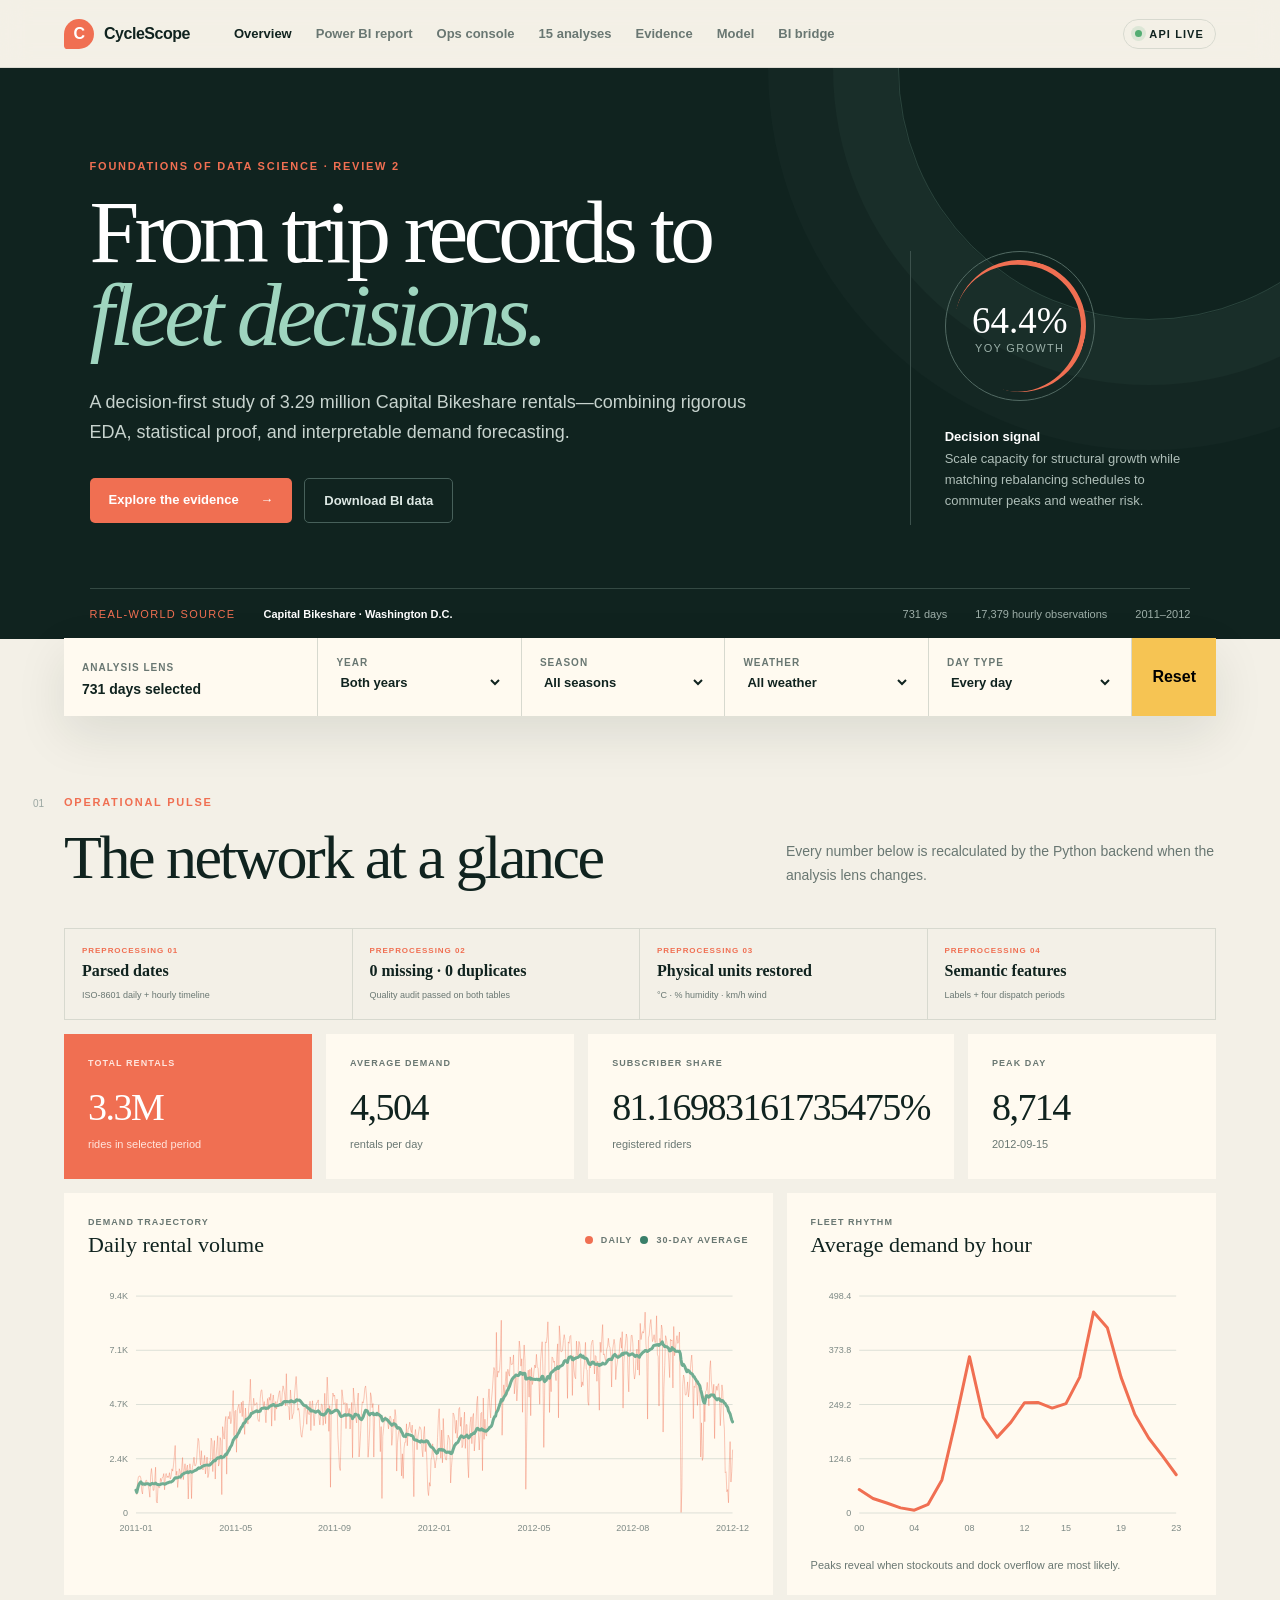
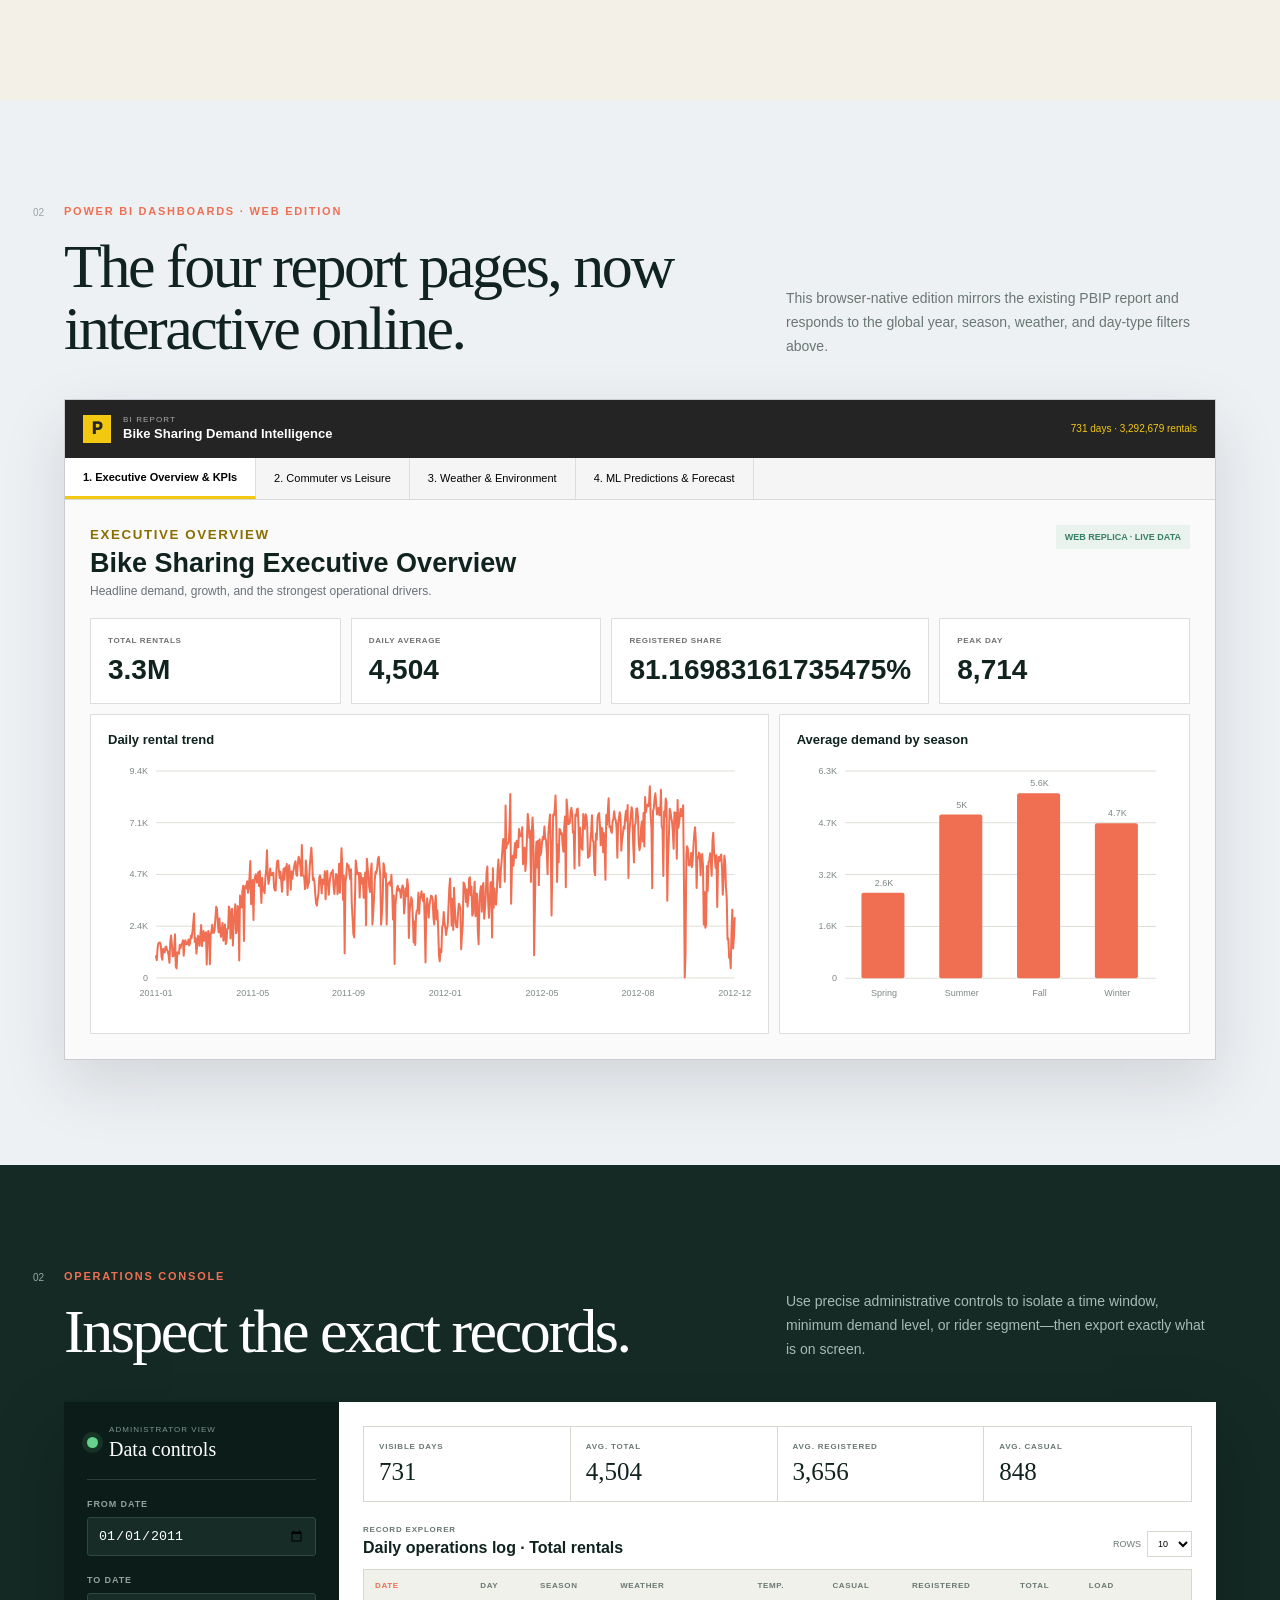
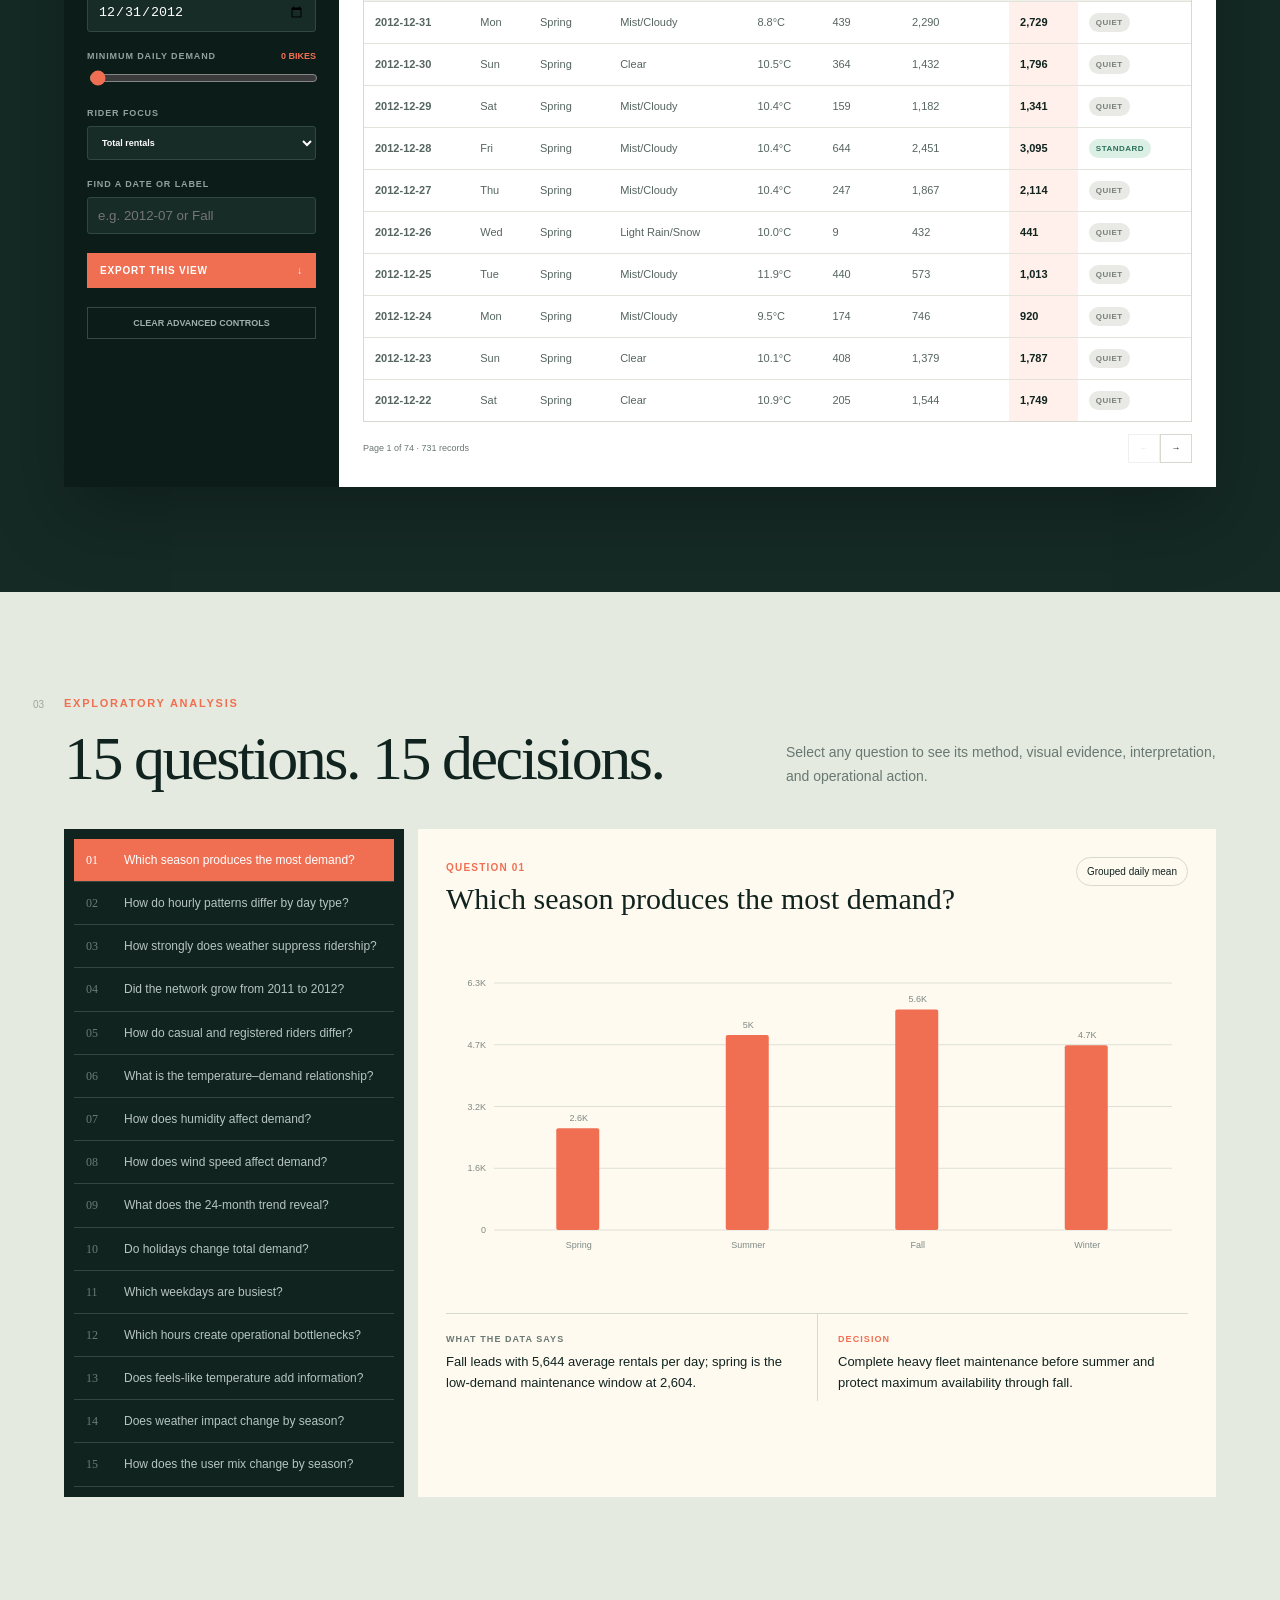
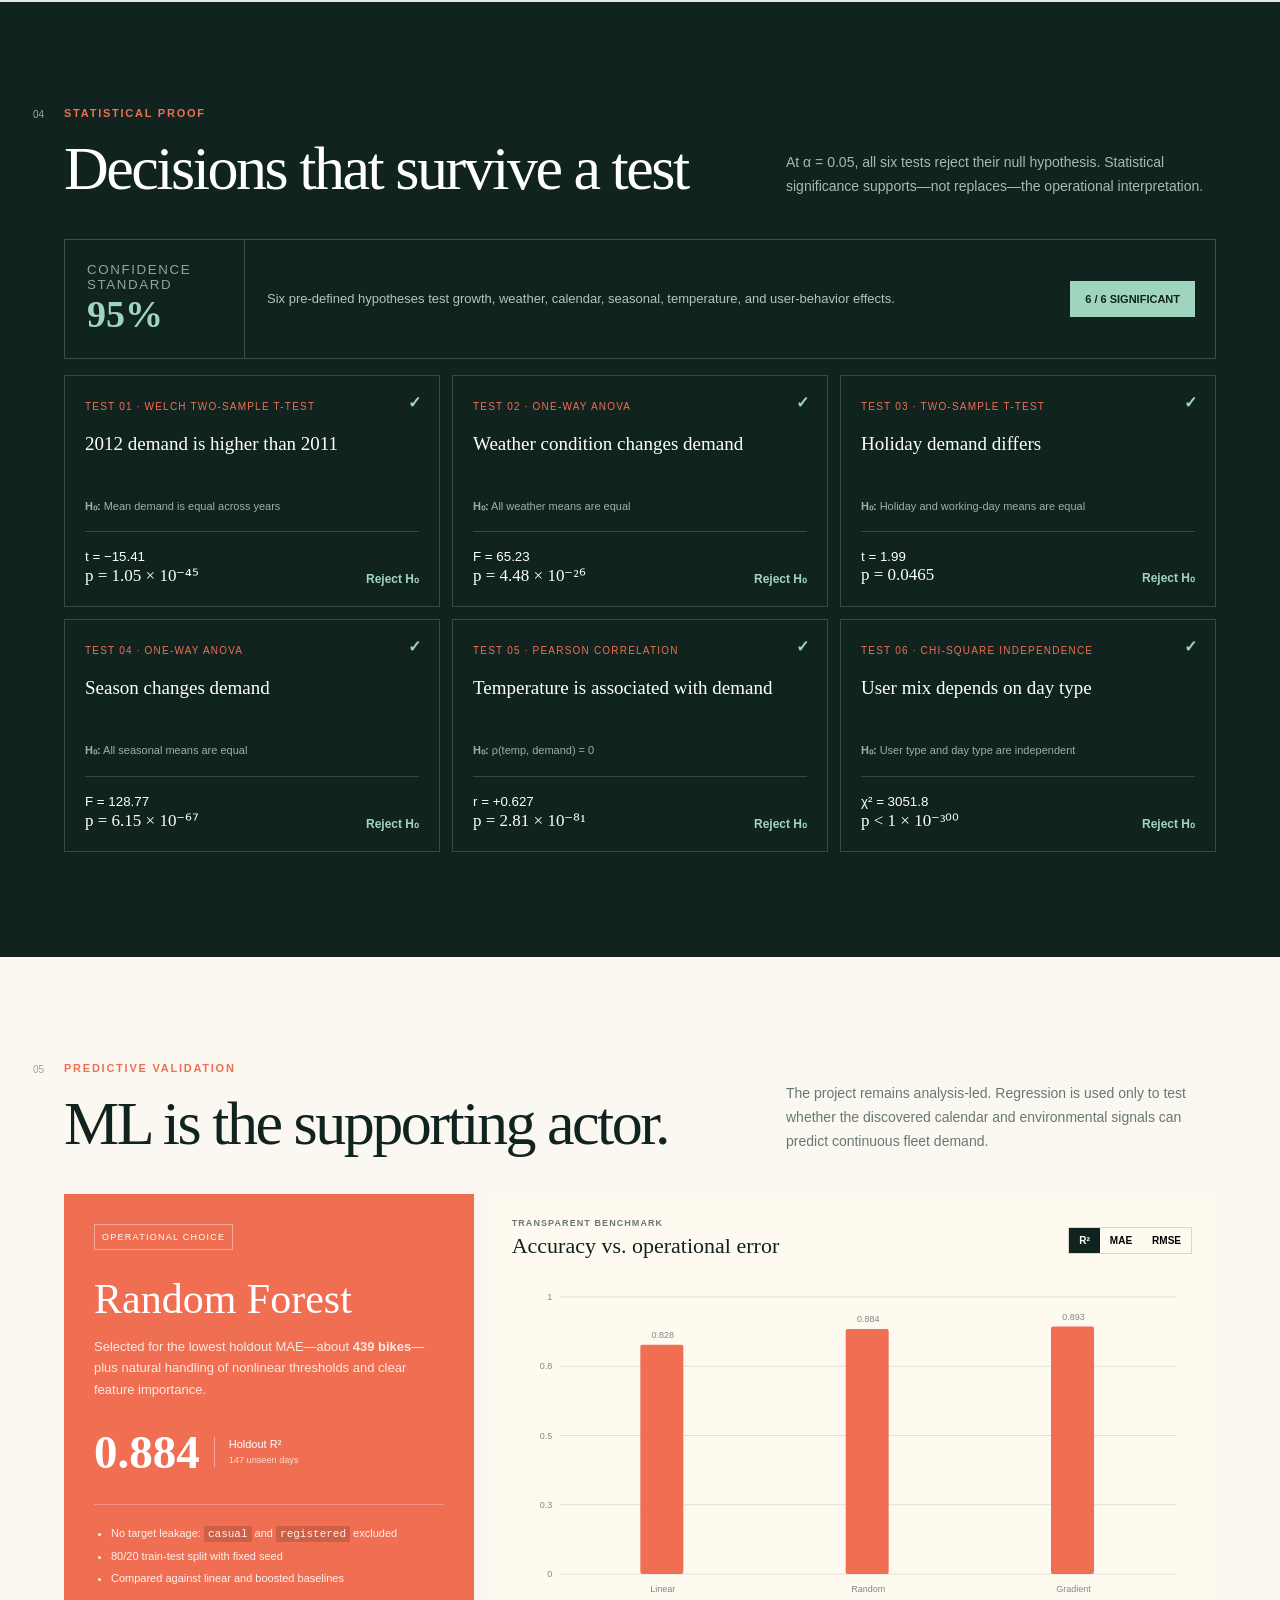
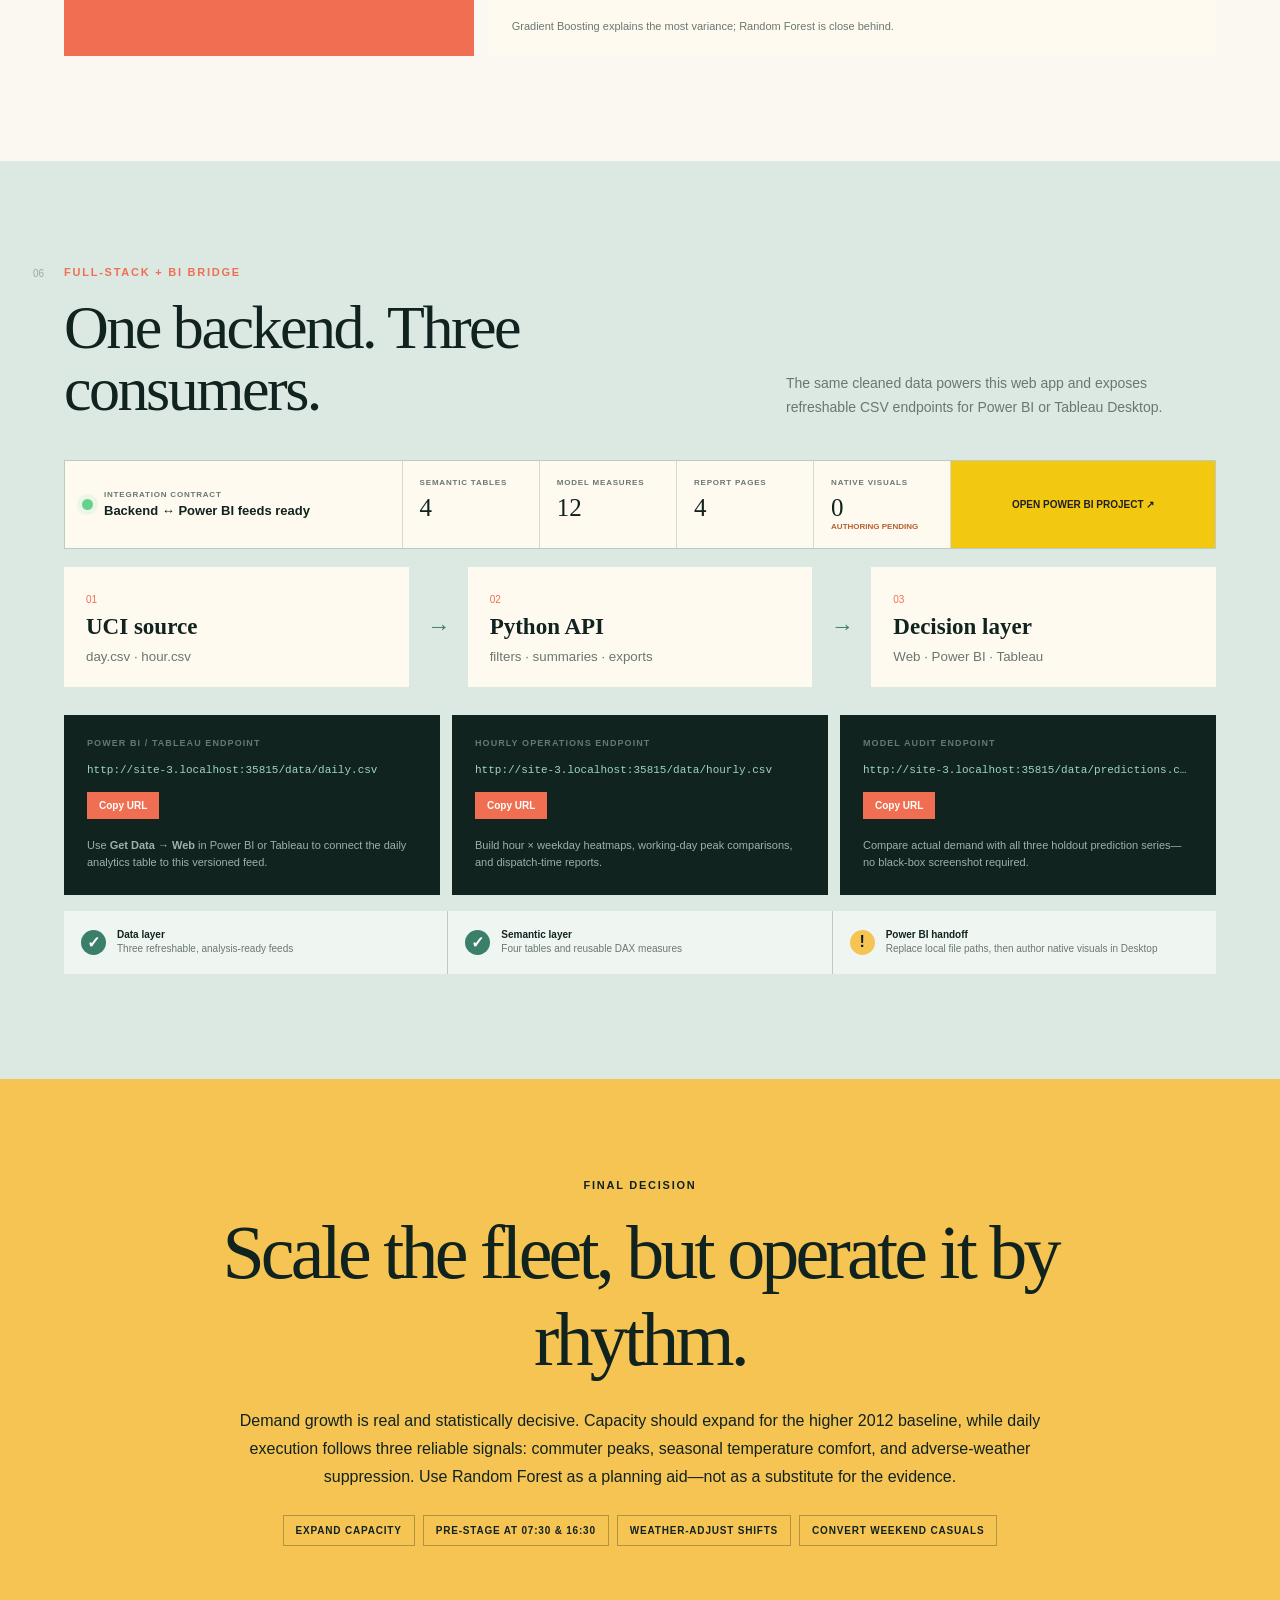
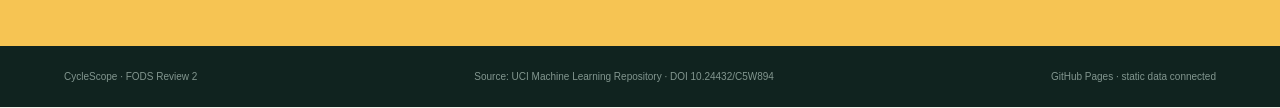
==== commit 67224bde: "Add Power BI report pages to hosted dashboard" ====
--- a/index.html
+++ b/index.html
@@ -12,7 +12,7 @@
   <header class="topbar">
     <a class="brand" href="#overview" aria-label="CycleScope home"><span class="brand-mark">C</span><span>CycleScope</span></a>
     <nav aria-label="Main navigation">
-      <a class="active" href="#overview">Overview</a><a href="#admin">Ops console</a><a href="#analysis">15 analyses</a><a href="#evidence">Evidence</a><a href="#model">Model</a><a href="#bi">BI bridge</a>
+      <a class="active" href="#overview">Overview</a><a href="#powerbi-web">Power BI report</a><a href="#admin">Ops console</a><a href="#analysis">15 analyses</a><a href="#evidence">Evidence</a><a href="#model">Model</a><a href="#bi">BI bridge</a>
     </nav>
     <span class="live-pill"><i></i> API live</span>
   </header>
@@ -60,6 +60,21 @@
       <div class="chart-grid">
         <article class="panel wide"><div class="panel-head"><div><span>Demand trajectory</span><h3>Daily rental volume</h3></div><span class="legend"><i class="coral"></i> Daily <i class="mint"></i> 30-day average</span></div><div class="chart" id="trend-chart"></div></article>
         <article class="panel"><div class="panel-head"><div><span>Fleet rhythm</span><h3>Average demand by hour</h3></div></div><div class="chart" id="hour-chart"></div><p class="chart-note">Peaks reveal when stockouts and dock overflow are most likely.</p></article>
+      </div>
+    </section>
+
+    <section class="section pbi-web-section" id="powerbi-web">
+      <div class="section-heading"><div><span class="section-no">02</span><p class="eyebrow">Power BI dashboards · web edition</p><h2>The four report pages, now interactive online.</h2></div><p>This browser-native edition mirrors the existing PBIP report and responds to the global year, season, weather, and day-type filters above.</p></div>
+      <div class="pbi-frame">
+        <div class="pbi-toolbar"><div class="pbi-logo">P</div><div><small>BI REPORT</small><b>Bike Sharing Demand Intelligence</b></div><span id="pbi-web-filter">All dashboard data</span></div>
+        <div class="pbi-tabs" role="tablist" aria-label="Power BI report pages">
+          <button class="active" data-pbi-page="overview">1. Executive Overview &amp; KPIs</button><button data-pbi-page="commuter">2. Commuter vs Leisure</button><button data-pbi-page="weather">3. Weather &amp; Environment</button><button data-pbi-page="forecast">4. ML Predictions &amp; Forecast</button>
+        </div>
+        <div class="pbi-canvas">
+          <div class="pbi-page-head"><div><small id="pbi-kicker">EXECUTIVE OVERVIEW</small><h3 id="pbi-title">Bike Sharing Executive Overview</h3><p id="pbi-subtitle">Headline demand, growth, and the strongest operational drivers.</p></div><span class="pbi-native">WEB REPLICA · LIVE DATA</span></div>
+          <div class="pbi-kpis" id="pbi-web-kpis"></div>
+          <div class="pbi-charts"><article><h4 id="pbi-chart-a-title">Daily rental trend</h4><div id="pbi-chart-a"></div></article><article><h4 id="pbi-chart-b-title">Average demand by season</h4><div id="pbi-chart-b"></div></article></div>
+        </div>
       </div>
     </section>
 
--- a/styles.css
+++ b/styles.css
@@ -16,5 +16,8 @@
 @media(max-width:950px){.admin-shell{grid-template-columns:1fr}.admin-controls{display:grid;grid-template-columns:repeat(2,1fr)}.console-title,.admin-export,.clear-advanced{grid-column:1/-1}}
 @media(max-width:620px){.admin-controls{grid-template-columns:1fr}.admin-kpis{grid-template-columns:repeat(2,1fr)}.admin-kpis>div:nth-child(2){border-right:0}.admin-data{padding:15px}}
 .powerbi-contract{display:grid;grid-template-columns:1.6fr repeat(4,.65fr) 1.25fr;background:var(--cream);border:1px solid #b9cdc4;margin-bottom:18px;align-items:stretch}.powerbi-contract>div{padding:17px;border-right:1px solid var(--line)}.powerbi-contract small{display:block;text-transform:uppercase;letter-spacing:.1em;font-size:8px;color:var(--muted);font-weight:900}.powerbi-contract strong{display:block;font-family:Georgia,serif;font-size:25px;font-weight:400;margin-top:7px}.contract-status{display:flex;align-items:center;gap:11px}.contract-status b{display:block;margin-top:4px;font-size:13px}.authoring-state span{display:block;color:#b6602f;font-size:8px;text-transform:uppercase;font-weight:900}.powerbi-contract>a{display:grid;place-items:center;padding:14px;background:#f2c811;color:#201f1f;font-size:10px;text-transform:uppercase;font-weight:900;text-align:center}.bi-proof{display:grid;grid-template-columns:repeat(3,1fr);gap:1px;background:#b9cdc4;margin-top:16px}.bi-proof>div{display:flex;gap:11px;align-items:center;background:#eff6f2;padding:17px}.bi-proof span{display:grid;place-items:center;flex:none;width:25px;height:25px;border-radius:50%;background:var(--mint-dark);color:#fff;font-weight:900}.bi-proof .pending span{background:var(--yellow);color:var(--ink)}.bi-proof p{font-size:10px;line-height:1.45;margin:0;color:var(--muted)}.bi-proof b{display:block;color:var(--ink)}
+.pbi-web-section{background:#eef1f4}.pbi-frame{background:#fff;border:1px solid #c9cdd2;box-shadow:0 24px 60px rgba(20,30,35,.13)}.pbi-toolbar{height:58px;display:flex;align-items:center;gap:12px;padding:0 18px;background:#242424;color:#fff}.pbi-logo{width:28px;height:28px;display:grid;place-items:center;background:#f2c811;color:#242424;font-weight:950}.pbi-toolbar small{display:block;color:#aaa;font-size:8px;letter-spacing:.14em}.pbi-toolbar b{font-size:13px}.pbi-toolbar>span{margin-left:auto;color:#f2c811;font-size:10px}.pbi-tabs{display:flex;background:#f5f5f5;border-bottom:1px solid #d8d8d8;overflow:auto}.pbi-tabs button{border:0;border-right:1px solid #ddd;background:transparent;padding:13px 18px;font-size:11px;white-space:nowrap;cursor:pointer}.pbi-tabs button.active{background:#fff;border-bottom:3px solid #f2c811;font-weight:800}.pbi-canvas{padding:25px;background:#fafafa}.pbi-page-head{display:flex;justify-content:space-between;gap:20px;align-items:start;margin-bottom:20px}.pbi-page-head small{color:#8a6f00;font-weight:900;letter-spacing:.12em}.pbi-page-head h3{font-size:27px;margin:5px 0}.pbi-page-head p{margin:0;color:#687078;font-size:12px}.pbi-native{background:#e9f2ed;color:#397f69;padding:7px 9px;font-size:9px;font-weight:900}.pbi-kpis{display:grid;grid-template-columns:repeat(4,1fr);gap:10px;margin-bottom:10px}.pbi-kpis>div,.pbi-charts article{background:#fff;border:1px solid #dedede;padding:17px}.pbi-kpis small{display:block;color:#707070;text-transform:uppercase;font-size:8px;font-weight:800;letter-spacing:.08em}.pbi-kpis strong{display:block;font-size:28px;margin-top:9px}.pbi-charts{display:grid;grid-template-columns:1.65fr 1fr;gap:10px}.pbi-charts h4{margin:0;font-size:13px}.pbi-charts article>div{height:260px;margin-top:9px}
 @media(max-width:950px){.powerbi-contract{grid-template-columns:repeat(3,1fr)}.contract-status{grid-column:span 2}.bi-proof{grid-template-columns:1fr}}
+@media(max-width:950px){.pbi-kpis{grid-template-columns:repeat(2,1fr)}.pbi-charts{grid-template-columns:1fr}}
 @media(max-width:620px){.powerbi-contract{grid-template-columns:1fr 1fr}.contract-status,.powerbi-contract>a{grid-column:1/-1}}
+@media(max-width:620px){.pbi-canvas{padding:14px}.pbi-kpis{grid-template-columns:1fr 1fr}.pbi-page-head{display:block}.pbi-native{display:inline-block;margin-top:12px}}
